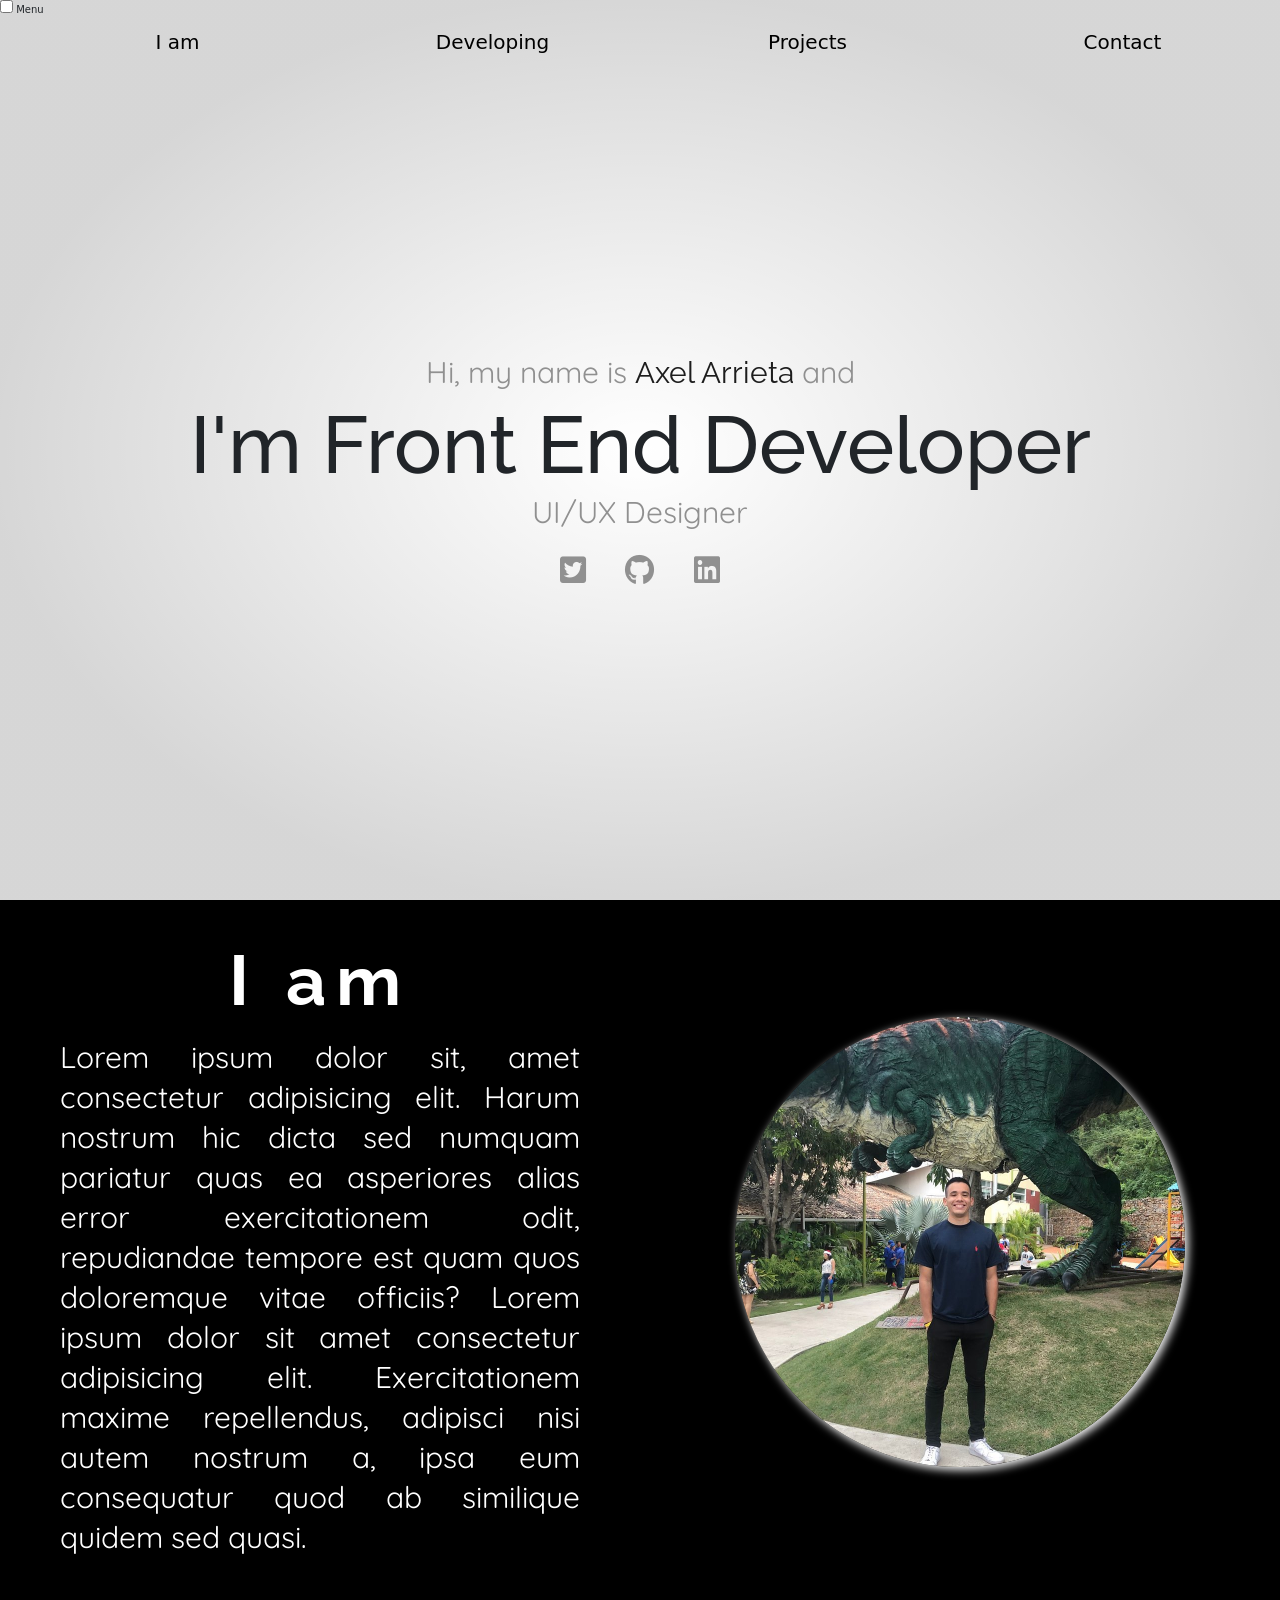
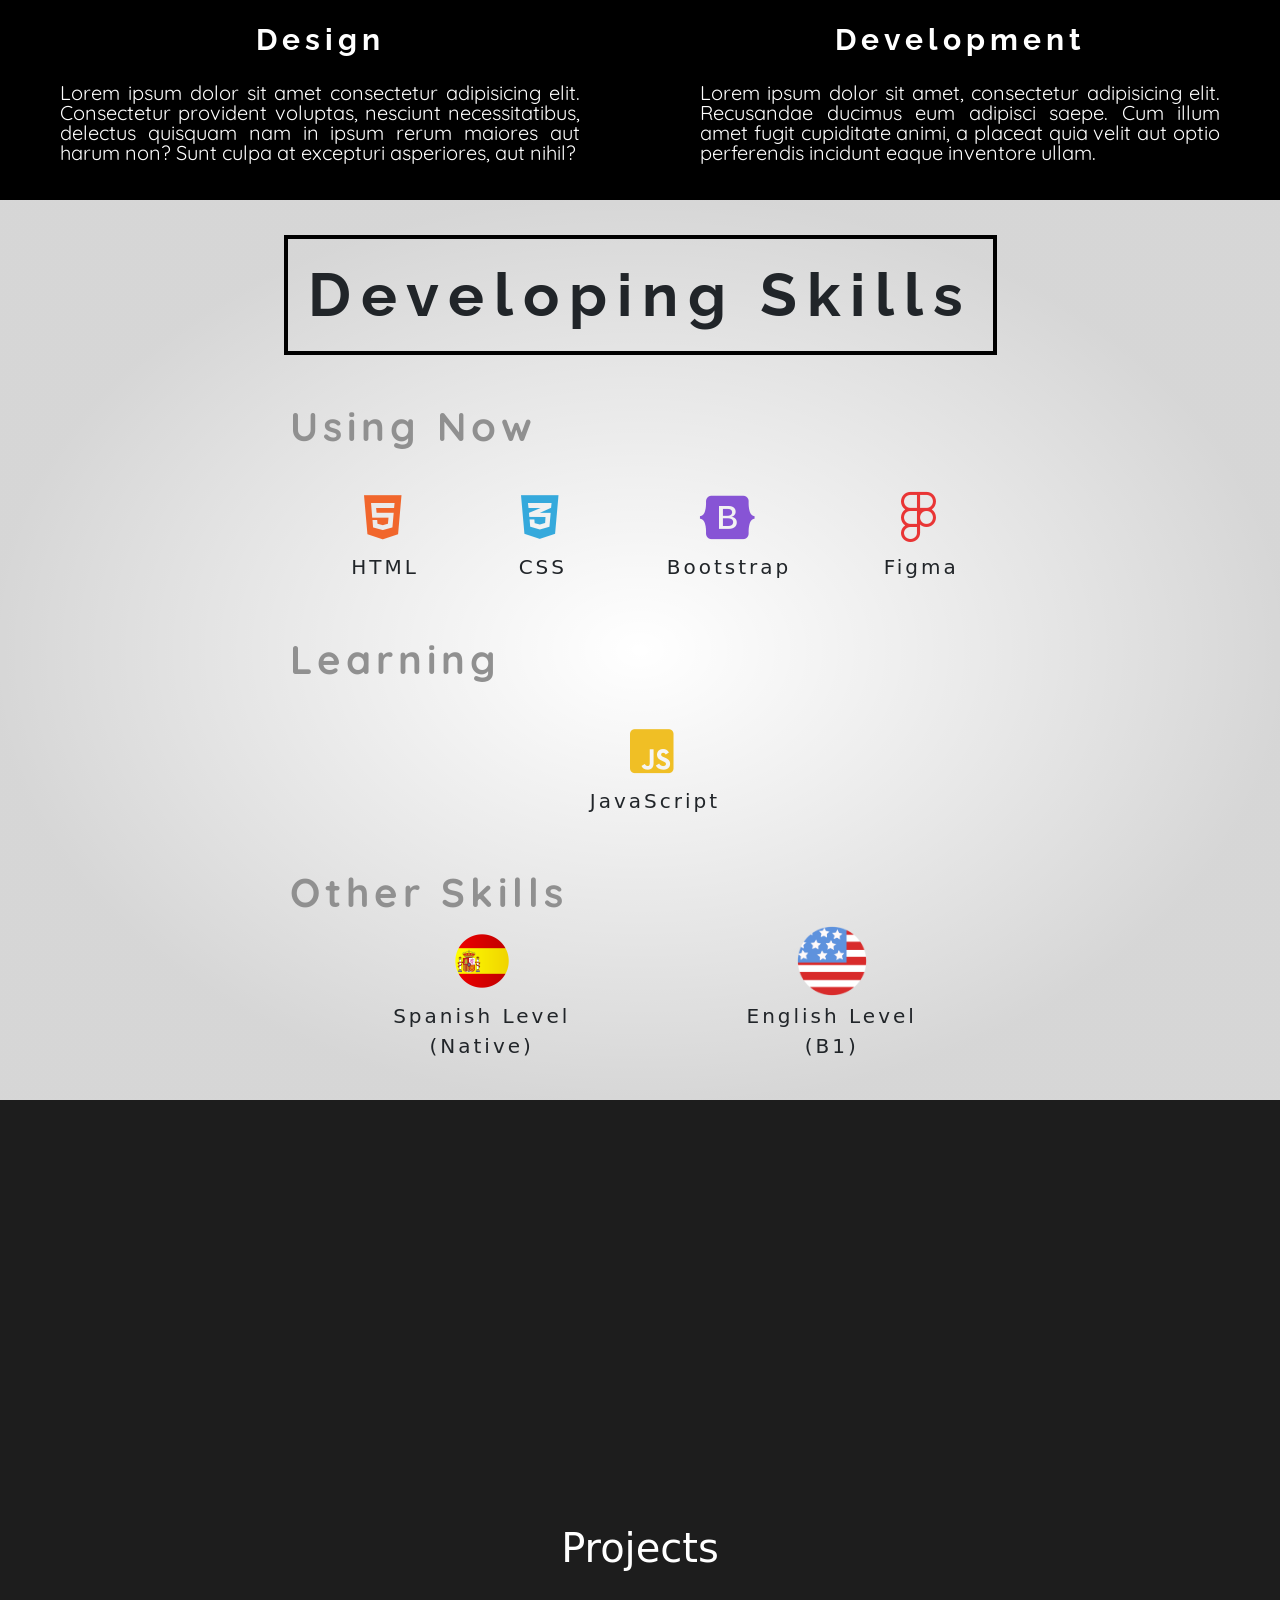
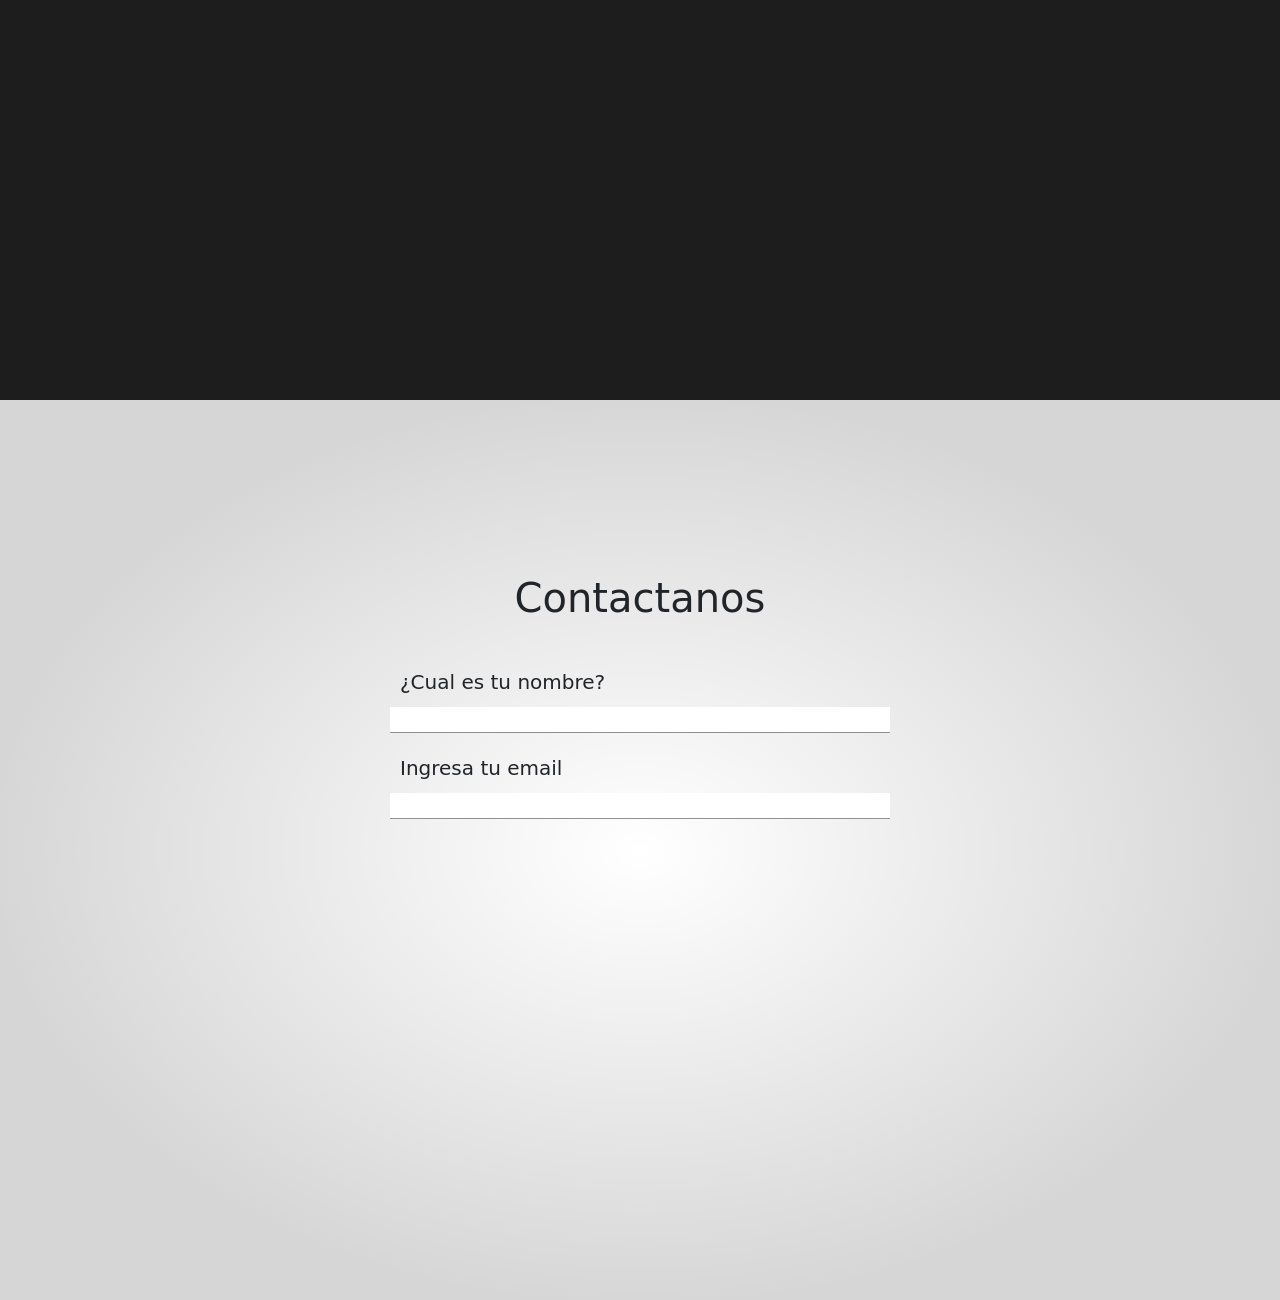
==== index.html @ 5d4965aa "se agrega el proyecto" ====
<!DOCTYPE html>
<html lang="en">
<head>
    <meta charset="UTF-8">
    <meta http-equiv="X-UA-Compatible" content="IE=edge">
    <meta name="viewport" content="width=device-width, initial-scale=1.0">
    <link rel="stylesheet" href="/style.css">
    <link rel="preconnect" href="https://fonts.googleapis.com">
    <link rel="preconnect" href="https://fonts.gstatic.com" crossorigin>
    <link href="https://fonts.googleapis.com/css2?family=Raleway&display=swap" rel="stylesheet">
    <link rel="preconnect" href="https://fonts.googleapis.com">
    <link rel="preconnect" href="https://fonts.gstatic.com" crossorigin>
    <link href="https://fonts.googleapis.com/css2?family=Quicksand&family=Raleway&display=swap" rel="stylesheet">
    <link rel="stylesheet" href="https://cdnjs.cloudflare.com/ajax/libs/font-awesome/5.15.3/css/all.min.css" referrerpolicy="no-referrer" />
    <link rel="stylesheet" href="https://cdnjs.cloudflare.com/ajax/libs/font-awesome/6.0.0/css/all.min.css" integrity="sha512-9usAa10IRO0HhonpyAIVpjrylPvoDwiPUiKdWk5t3PyolY1cOd4DSE0Ga+ri4AuTroPR5aQvXU9xC6qOPnzFeg==" crossorigin="anonymous" referrerpolicy="no-referrer" />
    <link href="https://cdn.jsdelivr.net/npm/bootstrap@5.1.3/dist/css/bootstrap.min.css" rel="stylesheet" integrity="sha384-1BmE4kWBq78iYhFldvKuhfTAU6auU8tT94WrHftjDbrCEXSU1oBoqyl2QvZ6jIW3" crossorigin="anonymous">
    <title>DPortfolio</title>
</head>
<body>
        <section class="primeracapa">
            <header>
                <input type="checkbox" id="checkbox">
                <label for="checkbox">
                    Menu
                </label>
                <nav class="nav-bar">
                    <ul class="nav-bar__options">
                        <li>
                            <a href="#segundacapa">I am</a>
                        </li>
                        <li>
                            <a href="#terceracapa">Developing</a>
                        </li>
                        <li>
                            <a href="#cuartacapa">Projects</a>
                        </li>
                        <li>
                            <a href="#quintacapa">Contact</a>
                        </li>
                    </ul>
                </nav>
            </header>
            
            
            <div class="center">
                <div class="title__container">
                    <p class="pretitle">
                        Hi, my name is <span>Axel Arrieta</span> and
                    </p>
                    <h1 class="title">
                        I'm Front End Developer
                    </h1>
                    <p class="secondtitle">
                        UI/UX Designer
                    </p>
                    <div class="portales">
                        <i class="fa-brands fa-twitter-square twitter-icon"></i>
                        <i class="fa-brands fa-github github-icon"></i>
                        <i class="fa-brands fa-linkedin linkedin-icon"></i>
                    </div>
            </div>
        </section>
    <main>
        <section class="segundacapa" id="segundacapa">
            <article class="presentation">
                <h2 class="segundacapa__title">
                    I am
                </h2>
                <p class="segundacapa__text">
                    Lorem ipsum dolor sit, amet consectetur adipisicing elit. Harum nostrum hic dicta sed numquam pariatur quas ea asperiores alias error exercitationem odit, repudiandae tempore est quam quos doloremque vitae officiis? Lorem ipsum dolor sit amet consectetur adipisicing elit. Exercitationem maxime repellendus, adipisci nisi autem nostrum a, ipsa eum consequatur quod ab similique quidem sed quasi.
                </p>
            </article>
            <figure class="presentation__photo">
                <img src="/imagenes/269608793_159998436357637_806743371157081412_n.jpg" class="fotoperfil" alt="perfil">
            </figure>
            <article class="personality">
                <div class="design">
                    <!-- <i class="fa-solid fa-compass-drafting"></i> -->
                    <h3>
                        Design
                    </h3>
                    <p>
                        Lorem ipsum dolor sit amet consectetur adipisicing elit. Consectetur provident voluptas, nesciunt necessitatibus, delectus quisquam nam in ipsum rerum maiores aut harum non? Sunt culpa at excepturi asperiores, aut nihil?
                    </p>
                </div>
                <div class="development">
                    <!-- <i class="fa-solid fa-code"></i> -->
                    <h3>
                        Development
                    </h3>
                    <p>
                        Lorem ipsum dolor sit amet, consectetur adipisicing elit. Recusandae ducimus eum adipisci saepe. Cum illum amet fugit cupiditate animi, a placeat quia velit aut optio perferendis incidunt eaque inventore ullam.
                    </p>
                </div>
            </article>
        </section>
        <section class="terceracapa" id="terceracapa">
                <div class="developingtext__container">
                    <h2 class="developing__title">
                        Developing Skills
                    </h2>
                </div>
                <div class="skills">
                    <div class="container__using--now">
                        <h3 class="skills__using--now">
                        Using Now
                        </h3>
                        
                        <div class="htmlcontainer usingnow__logocontainer">
                            <i class="fa-brands fa-html5"></i>
                            <p>HTML</p>
                        </div>
                        <div class="csscontainer usingnow__logocontainer">
                            <i class="fa-brands fa-css3-alt"></i>
                            <p>CSS</p>
                        </div>
                        <div class="bootstrapcontainer usingnow__logocontainer">
                            <i class="fa-brands fa-bootstrap"></i>
                            <P>Bootstrap</P>
                        </div>
                        <div class="figmacontainer usingnow__logocontainer">
                            <i class="fa-brands fa-figma"></i>
                            <p>Figma</p>
                        </div>
                    </div>
                    
                   <div class="container__learning">
                        <h3 class="skills__learning">
                        Learning
                        </h3>
                        <div class="learning__logocontainer">
                            <i class="fa-brands fa-js-square"></i>
                            <p>JavaScript</p>
                        </div>
                   </div>
                    <div class="container__others">
                        <h3 class="skills__others">
                        Other Skills
                        </h3>
                        <div class="spanishcontainer other__logocontainer">
                            <img src="/imagenes/españacirculo.png" alt="">
                            <p>Spanish Level <br> (Native)</p>
                        </div>
                        <div class="englishcontainer other__logocontainer">
                            <img src="/imagenes/usacirculo.png" alt="">
                            <p>English Level <br> (B1)</p>
                        </div>
                    </div>
                </div>
        </section>
        <section class="cuartacapa">
            <h2 class="projects__title">
                Projects
            </h2>
        </section>
        <section class="quintacapa">
            <div class="formtitle">
                <h2>
                    Contactanos
                </h2>
            </div>
                <form action="">
                    <label for="text">
                        ¿Cual es tu nombre?
                    </label>
                    <input type="text" name="text" id="inputtext">
                    <label for="email">
                        Ingresa tu email
                    </label>
                    <input type="email" name="email" id="inputemail">
                </form>
        </section>
    </main>
    <footer>

    </footer>
</body>
</html>
---- style.css ----
:root {
    --gris: #909090;
    --negro: black;
    --negroclaro: #1d1d1d;
  }
  html{
      scroll-behavior: smooth;
  }
*{
    box-sizing: border-box;
    padding: 0;
    margin: 0;
    font-size: 10px;
    text-align: justify;
}
.primeracapa{
    width: 100%;
    height: 100vh;
    position: relative;
    background: radial-gradient(50.7% 50.7% at 50% 50%, rgba(255, 255, 255, 0) 0%, rgba(1, 1, 1, 0.16) 100%), #FFFFFF;
    mix-blend-mode: normal;
}
.nav-bar{
    width: 100%;
    height: 50px;
    display: flex;
    flex-direction: row;
    justify-content: space-between;
    position: fixed;
    z-index: 10;
}
.nav-bar__options{
    width: 100%;
    height: 100%;
    display: flex;
    flex-direction: row;
    list-style: none;
    justify-content: space-around;
}
.nav-bar__options li{
    width: 25%;
}
.nav-bar__options li a{
    height: 100%;
    width: 100%;
    display: inline-block;
    font-size: 2rem;
    padding: 0.5rem 3rem;
    color: var(--negro);
    background-image: linear-gradient(to right, transparent 50%, black 50%);
    background-size: 200%;
    background-repeat: no-repeat;
    background-position: left;
    transition: 0.5s;
    text-decoration: none;
    display: flex;
    justify-content: center;
    align-items: center;
}
.nav-bar__options li a:hover{
    background-position: right;
    color: white;
}
.center{
    display: flex;
    flex-direction: row;
    position: absolute;
    width: 100%;
    height: 100vh;
}
.title__container{
    width: 100%;
    height: 100vh;
    display: flex;
    flex-direction: column;
    justify-content: center;
    align-items: center;
}
.pretitle{
    color: #909090;
}
.pretitle span{
    font-family: 'Raleway', sans-serif;
    font-size: 3rem;
    color: #1d1d1d;
}
.title{
    font-size: 8rem;
    text-align: center;
    line-height: 8rem;
    font-family: 'Raleway', sans-serif;
}
.secondtitle{
    font-family: 'Quicksand', sans-serif;
    color: #909090;
}
.title__container p{
    font-size: 3rem;
    font-family: 'Quicksand', sans-serif;
}
.portales{
    width: 20rem;
    max-width: 100%;
    height: auto;
    display: flex;
    justify-content: space-around;
    margin-top: 10px;
}
.portales i {
    font-size: 3rem;
    color: var(--gris);
    transition: all 0.5s ease;
}
.twitter-icon:hover{
    color: #00acee;
}
.github-icon:hover{
    color: #171515;
}
.linkedin-icon:hover{
    color: #0072b1;
}
.segundacapa{
    width: 100%;
    max-height: 150vh;
    height: 100vh;
    background-color: var(--negro);
    display: flex;
    flex-direction: row;
    flex-wrap: wrap;
    justify-content: center;
    align-items: center;
}
.presentation{
    width: 50%;
    height: auto;
    display: flex;
    flex-direction: column;
    justify-content: center;
    align-items: center;
    max-width: 700px;
    min-width: 300px;
}
.segundacapa h2{
    color: white;
    width: 100%;
    font-size: 7rem;
    text-align: center;
    padding: 10px;
    font-family: 'Raleway', sans-serif;
    font-weight: bold;
    letter-spacing: 10px;
}
.segundacapa p{
    padding: 0px 60px;
    color: white;
    font-size: 3rem;
    text-align: justify;
    font-family: 'Quicksand', sans-serif;
    line-height: 4rem;
}
.presentation__photo{
    width: 50%;
    height: 70%;
    display: flex;
    justify-content: center;
    align-items: center;
}
.fotoperfil{
    width: 450px;
    border-radius: 50%;
    overflow: hidden;
    box-shadow: 3px 3px 10px white;
    transition: all 500ms ease;
}
.fotoperfil:hover{
    transform: scale(1.2);
}
.personality{
    width: 100%;
    height: 30%;
    display: flex;
    flex-direction: row;
    flex-wrap: wrap;
    height: auto;
}
.personality div{
    width: 50%;
    height: 100%;
    display: flex;
    flex-direction: column;
}
.personality h3{
    color: white;
    font-size: 3rem;
    width: 100%;
    text-align: center;
    font-family: 'Raleway', sans-serif;
    font-weight: bold;
    letter-spacing: 5px;
    padding-bottom: 20px;
}
.personality p{
    font-size: 2rem;
    font-family: 'Quicksand', sans-serif;
    line-height: 2rem;
}
.terceracapa{
    width: 100%;
    height: 100vh;
    display: flex;
    justify-content: center;
    align-items: center;
    flex-direction: column;
    background: radial-gradient(50.7% 50.7% at 50% 50%, rgba(255, 255, 255, 0) 0%, rgba(1, 1, 1, 0.16) 100%), #FFFFFF;
    mix-blend-mode: normal;
}
.developingtext__container h2{
    font-size: 6rem;
    padding: 2rem;
    border: 4px solid black;
    font-family: 'Raleway', sans-serif;
    margin-top: 2rem;
    margin-bottom: 3rem;
    font-weight: bold;
    letter-spacing: 10px;
}
.skills{
    width: 700px;
    max-width: 100%;
    height: 700px;
    display: flex;
    flex-direction: column;
    justify-content: space-around;
    letter-spacing: 5px;
}
.container__using--now , .container__learning , .container__others{
    width: 100%;
    height: 200px;
    display: flex;
    flex-direction: row;
    flex-wrap: wrap;
    justify-content: space-around;
}
.skills h3{
    font-size: 4rem;
    color: var(--negro);
    font-weight: bold;
    font-family: 'Quicksand', sans-serif;
    color: #909090;
    width: 100%;
}
.skills div i{
    font-size: 5rem;
    padding: 10px;
    transition: 0.5s;
}

i:hover , .skills div div img:hover{
    transform: scale(1.1);
}
.skills div div{
    display: flex;
    justify-content: center;
    align-items: center;
    flex-direction: column;
    margin-left: 30px;
    flex-wrap: wrap;
}
.skills div div img{
    width: 80px;
    transition: 0.5s;
}
.skills div div p {
    letter-spacing: 3px;
    font-size: 2rem;
    text-align: center;
}
.englishcontainer{
    margin-left: 30px;
}
.fa-html5{
    color: #f1662c;
}
.fa-css3-alt{
    color: #35a9dc;
}
.fa-bootstrap{
    color: #8754d5;
}
.fa-js-square{
    color: #f0bf25;
}
.fa-figma{
    color: rgb(233, 53, 53);
}
.cuartacapa{
    width: 100%;
    height: 100vh;
    background-color: #1d1d1d;
    display: flex;
    justify-content: center;
    align-items: center;
}
.cuartacapa h2{
    color: white;
    font-size: 4rem;
}
.quintacapa{
    width: 100%;
    height: 100vh;
    background: radial-gradient(50.7% 50.7% at 50% 50%, rgba(255, 255, 255, 0) 0%, rgba(1, 1, 1, 0.16) 100%), #FFFFFF;
    display: flex;
    flex-direction: column;
    justify-content: center;
    align-items: center;
}
.quintacapa h2{
    font-size: 4rem;
    padding: 2rem;
}
form{
    display: flex;
    flex-direction: column;
    height: 500px;
    max-width: 100%;
    width: 500px;
}
form label{
    font-size: 2rem;
    padding: 20px 0px 10px 10px;
}
form input{
    padding: 5px;
    border: none;
    border-bottom: 1px solid #909090;
}
@media only screen and (max-width: 600px){
    *{
        font-size: 5px;
    }
    .nav-bar{
        width: 100%;
        display: none;
    }
    .nav-bar ul{
        width: 100%;
    }
    .nav-bar ul li a{
        padding: 0px;
    }
 
    .portales i {
        font-size: 5rem;
    }
    .segundacapa , .terceracapa , .cuartacapa , .quintacapa{
        padding: 20px;
    }
    .presentation{
        width: auto;
    }
    .presentation p{
        padding: 20px;
    }
    .presentation__photo{
        width: 100%;
        height: 350px;
        justify-content: center;
        align-items: center;
    }
    .fotoperfil{
        max-width: 300px;
        height: 300px;
    }
    .fotoperfil:hover{
        transform: scale(1.1);
    }
    .personality{
        display: flex;
        flex-wrap: wrap;
    }
    .personality div{
        height: auto;
    }
    .personality h3{
        padding: 10px;
    }
    .development p , .design p{
        padding: 0px 10px;
        line-height: 3rem;
    }
    .terceracapa{
        flex-direction: column;
    }
    .skills h3{
        width: 100%;
        padding-left: 2rem;
    }
    .skills div div{
        display: flex;
        justify-content: center;
        align-items: center;
        flex-direction: row;
        margin-left: 0px;
    }
    .developingtext__container h2{
        letter-spacing: 2px;
    }
    .skills div div i {
        font-size: 6rem;
    }
    .skills div div img{
        width: 40px;
    }
    .skills div div p{
        font-size: 3rem;
    }
    .container__others div{
        padding: 40px ;
    }
}






@media only screen and (max-width: 380px){

    .fotoperfil{
        width: 200px;
        height: 200px;
    }
    .presentation p{
        padding: 0px 20px;
    }
    .presentation__photo{
        height: 200px;
    }
    .development p , .design p{
        padding: 0px 10px;
    }
   
    .skills{
        display: flex;
        justify-content: center;
        align-items: center;
    }
    .container__using--now , .container__learning , .container__others{
        justify-content: space-around;
    }
    .container__learning , .container__others{
        height: 150px;
    }
    .skills div div{
        height: 50px;
    }
    .container__others div{
        padding: 20px ;
    }
}
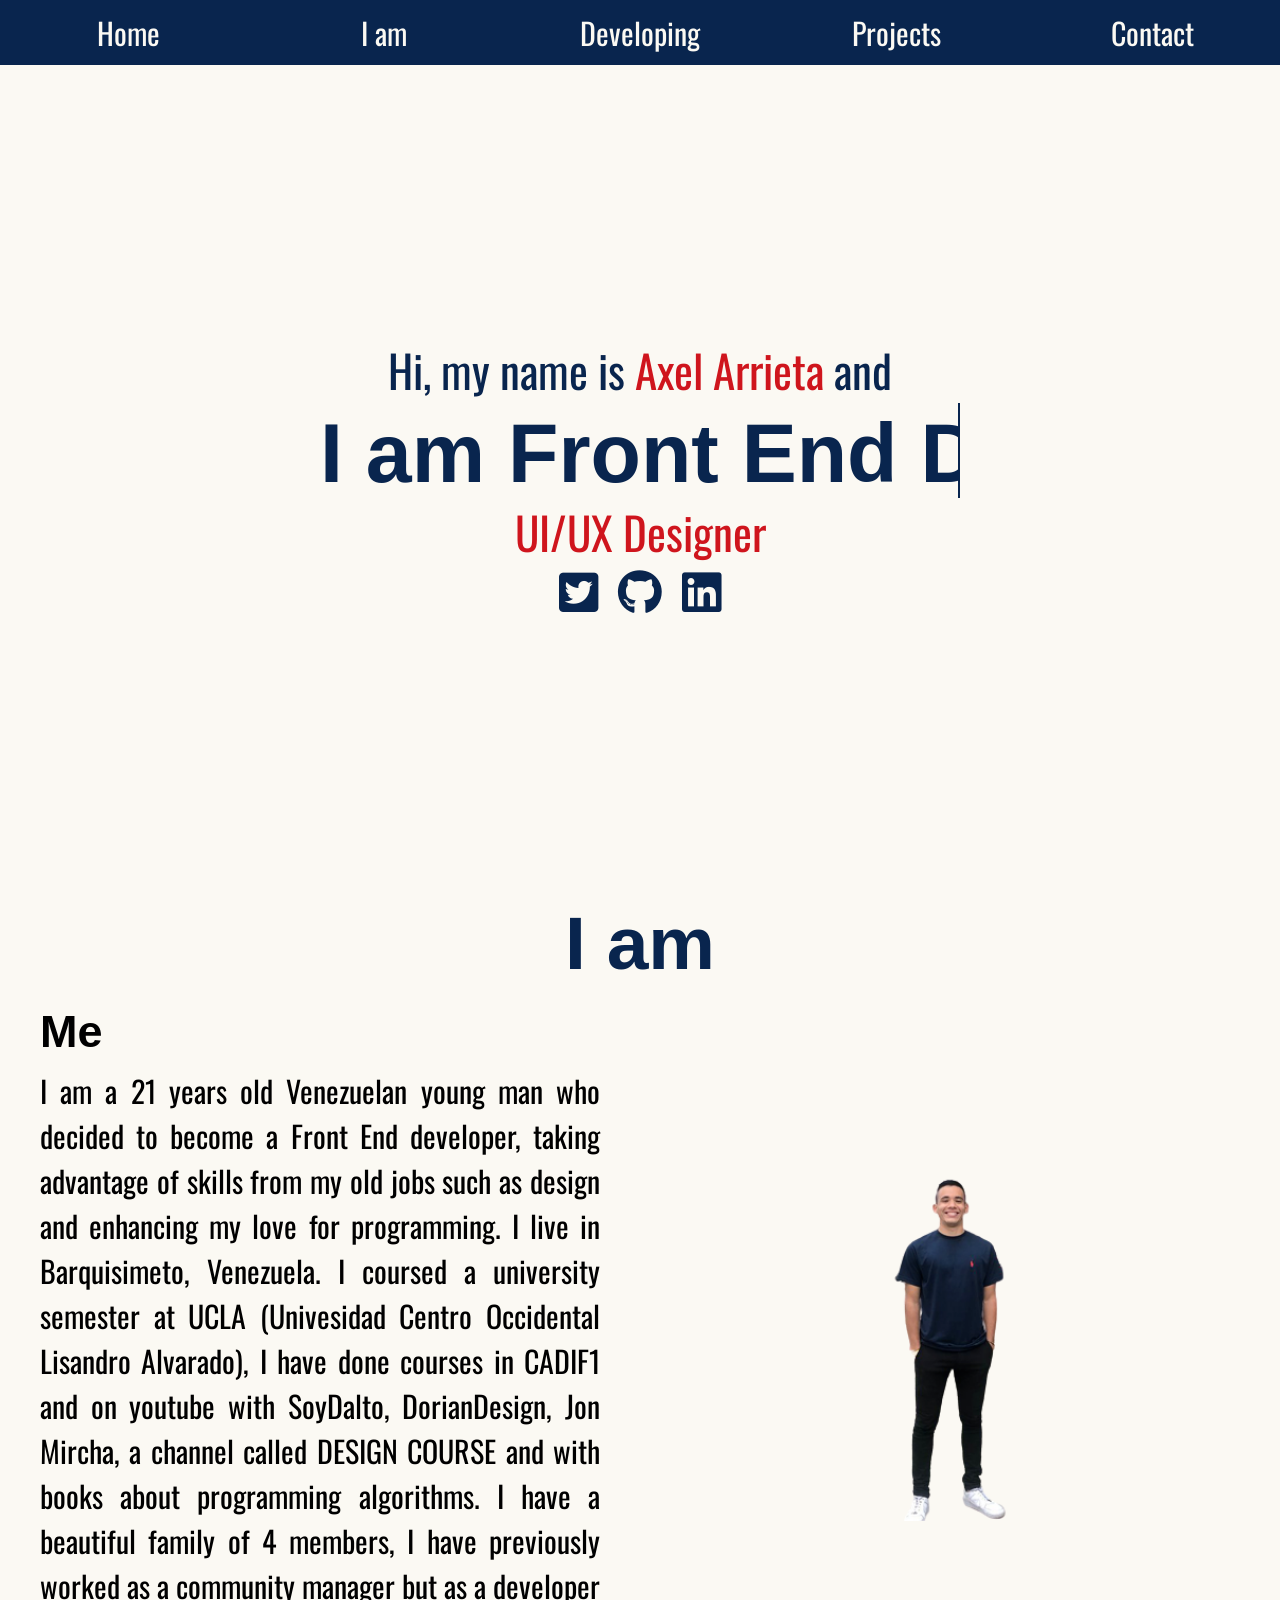
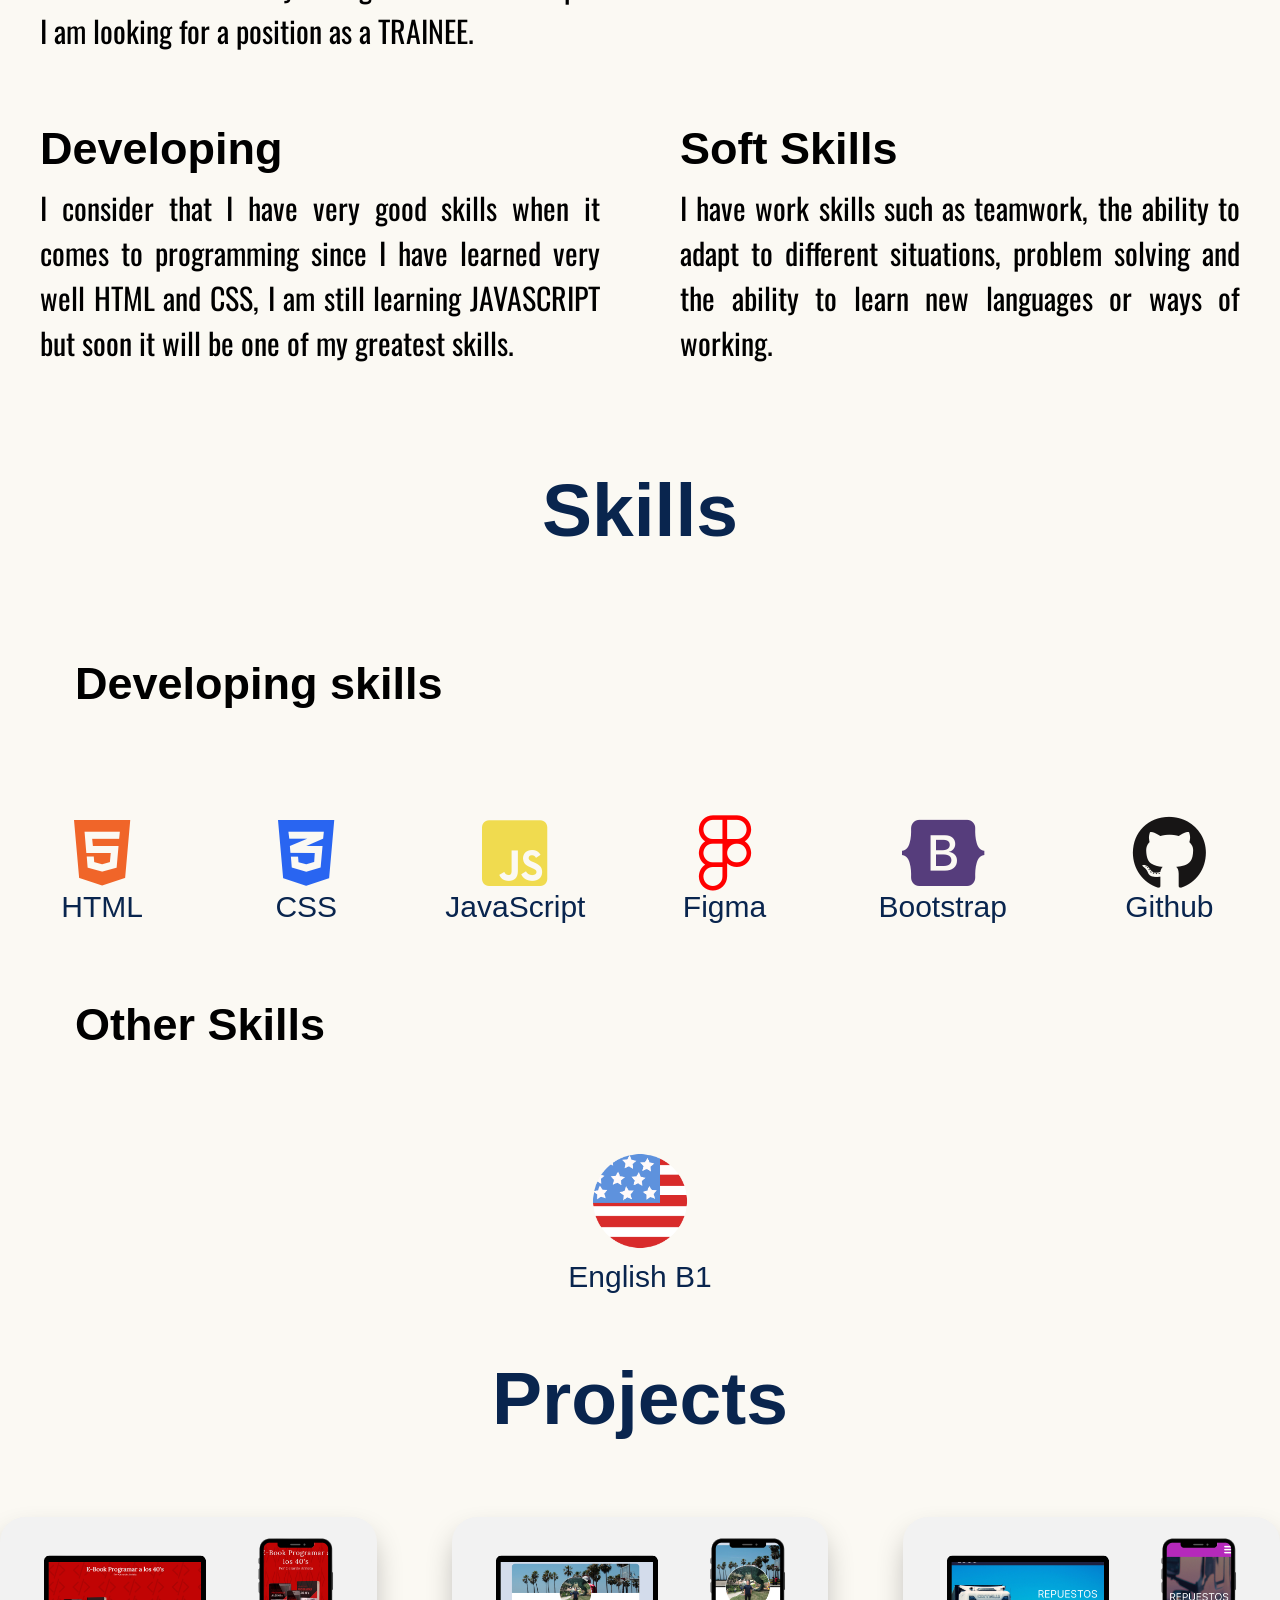
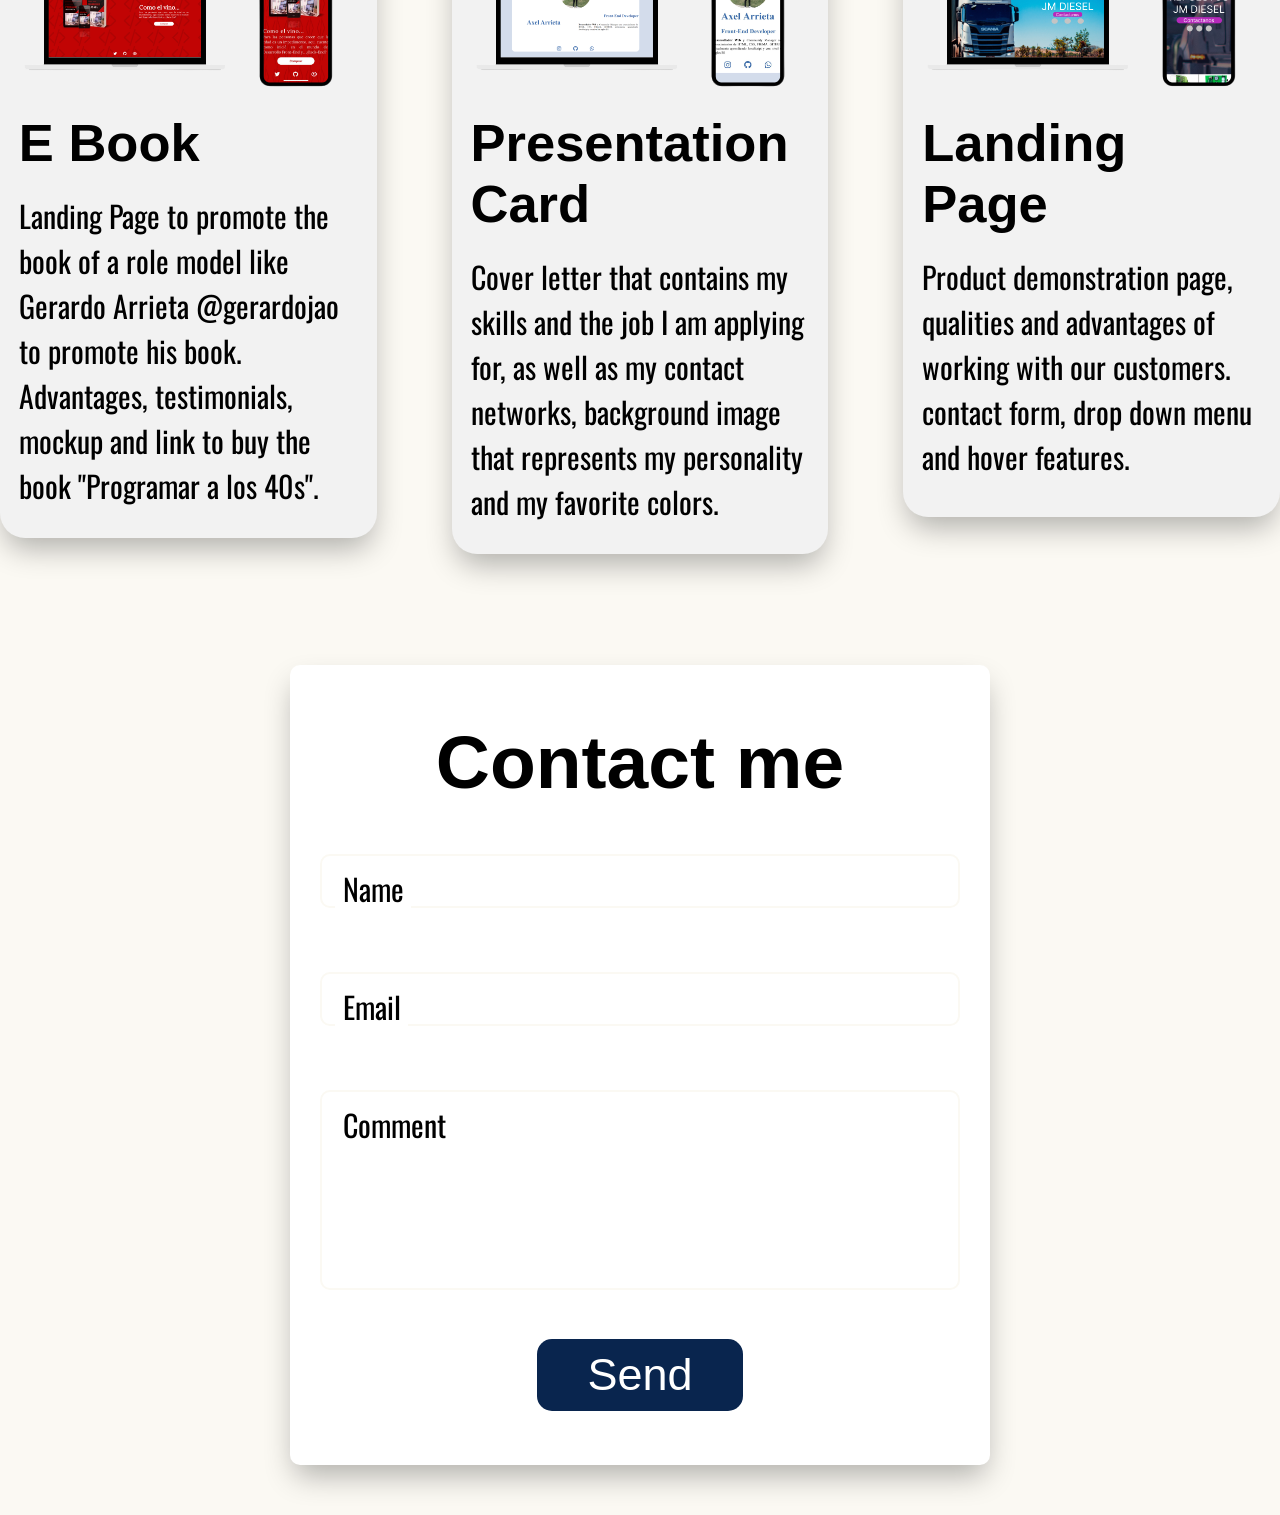
==== commit aaa3bd9f: "first comment" ====
--- a/index.html
+++ b/index.html
@@ -4,175 +4,260 @@
     <meta charset="UTF-8">
     <meta http-equiv="X-UA-Compatible" content="IE=edge">
     <meta name="viewport" content="width=device-width, initial-scale=1.0">
-    <link rel="stylesheet" href="/style.css">
+    <link rel="stylesheet" href="style.css">
     <link rel="preconnect" href="https://fonts.googleapis.com">
     <link rel="preconnect" href="https://fonts.gstatic.com" crossorigin>
-    <link href="https://fonts.googleapis.com/css2?family=Raleway&display=swap" rel="stylesheet">
+    <link href="https://fonts.googleapis.com/css2?family=Oswald:wght@200&display=swap" rel="stylesheet">
+    <link rel="stylesheet" href="https://cdnjs.cloudflare.com/ajax/libs/font-awesome/6.0.0/css/all.min.css" integrity="sha512-9usAa10IRO0HhonpyAIVpjrylPvoDwiPUiKdWk5t3PyolY1cOd4DSE0Ga+ri4AuTroPR5aQvXU9xC6qOPnzFeg==" crossorigin="anonymous" referrerpolicy="no-referrer" />
     <link rel="preconnect" href="https://fonts.googleapis.com">
     <link rel="preconnect" href="https://fonts.gstatic.com" crossorigin>
-    <link href="https://fonts.googleapis.com/css2?family=Quicksand&family=Raleway&display=swap" rel="stylesheet">
-    <link rel="stylesheet" href="https://cdnjs.cloudflare.com/ajax/libs/font-awesome/5.15.3/css/all.min.css" referrerpolicy="no-referrer" />
-    <link rel="stylesheet" href="https://cdnjs.cloudflare.com/ajax/libs/font-awesome/6.0.0/css/all.min.css" integrity="sha512-9usAa10IRO0HhonpyAIVpjrylPvoDwiPUiKdWk5t3PyolY1cOd4DSE0Ga+ri4AuTroPR5aQvXU9xC6qOPnzFeg==" crossorigin="anonymous" referrerpolicy="no-referrer" />
-    <link href="https://cdn.jsdelivr.net/npm/bootstrap@5.1.3/dist/css/bootstrap.min.css" rel="stylesheet" integrity="sha384-1BmE4kWBq78iYhFldvKuhfTAU6auU8tT94WrHftjDbrCEXSU1oBoqyl2QvZ6jIW3" crossorigin="anonymous">
-    <title>DPortfolio</title>
+    <link href="https://fonts.googleapis.com/css2?family=Roboto&display=swap" rel="stylesheet">
+    <link href="http://fonts.cdnfonts.com/css/reklame-script" rel="stylesheet">
+    <title>Portfolio</title>
 </head>
 <body>
-        <section class="primeracapa">
-            <header>
-                <input type="checkbox" id="checkbox">
-                <label for="checkbox">
-                    Menu
-                </label>
-                <nav class="nav-bar">
-                    <ul class="nav-bar__options">
-                        <li>
-                            <a href="#segundacapa">I am</a>
-                        </li>
-                        <li>
-                            <a href="#terceracapa">Developing</a>
-                        </li>
-                        <li>
-                            <a href="#cuartacapa">Projects</a>
-                        </li>
-                        <li>
-                            <a href="#quintacapa">Contact</a>
-                        </li>
-                    </ul>
-                </nav>
-            </header>
+
+<div class="principalcontainer">
+    
+    <nav class="nav-bar">
+
+        <input type="checkbox" id="checkbox" class="checkbox">
+        <label for="checkbox" id="labelcheckbox" class="labelcheckbox">
+            <i class="fa-solid fa-bars"></i>
+        </label>
+        
+        <ul class="menu">
+            <li>
+                <a href="#home">Home</a>
+            </li>
+            <li>
+                <a href="#iam">I am</a>
+            </li>
+            <li>
+                <a href="#skills">Developing</a>
+            </li>
+            <li>
+                <a href="#projects">Projects</a>
+            </li>
+            <li>
+                <a href="#contact">Contact</a>
+            </li>
+        </ul>
+    </nav>
+<main>
+    <section class="primeracapa capa" id="home">
+        <article class="primeracapa__titlecontainer">
+            <p class="pretitle">
+                Hi, my name is <span>Axel Arrieta</span> and
+            </p>
+            <h1 class="title">
+                I am Front End Developer
+            </h1>
+            <p class="secondtitle">
+                UI/UX Designer
+            </p>
+            <div class="portales">
+                <a href="https://twitter.com/axelfas08" target="_blank"><i class="fa-brands fa-twitter-square twitter-icon"></i></a>
+                <a href="https://github.com/axelfas" target="_blank"><i class="fa-brands fa-github github-icon"></i></a>
+                <a href="https://www.linkedin.com/in/axel-arrieta-553b31187/" target="_blank"><i class="fa-brands fa-linkedin linkedin-icon"></i></a>
+            </div>
+        </article>
+    </section>
+  
+    <section class="segundacapa capa" id="iam">
+        <h2 class="segundacapa__title">
+            I am
+        </h2>
+        <div class="limite limite2">
+            <div class="primerdiv">
+                <article class="container__item">
+                    <div class="container__content">
+        
+                        <div class="container__text">
+                            <h2 class="container__title">
+                                Me
+                            </h2>
+                            <p class="container__paragraph">
+                                I am a 21 years old Venezuelan young man who decided to become a Front End developer, taking advantage of skills from my old jobs such as design and enhancing my love for programming. I live in Barquisimeto, Venezuela. I coursed a university semester at UCLA (Univesidad Centro Occidental Lisandro Alvarado), I have done courses in CADIF1 and on youtube with SoyDalto, DorianDesign, Jon Mircha, a channel called DESIGN COURSE and with books about programming algorithms. I have a beautiful family of 4 members, I have previously worked as a community manager but as a developer I am looking for a position as a TRAINEE.
+                            </p>
+                        </div>
+                    </div>
+                </article>
+    
+                <article class="container__item">
+                    <div class="container__content">
+                        <figure class="container__picture">
+                            <img src="cuerpo-completo-png.png" alt="" class="container__img">
+                        </figure>
+                    </div>
+                </article>
             
+                
+            </div>
+    
+            <div class="segundodiv">
+                <article class="container__item">
+                    <div class="container__content">
+                        <div class="container__text">
+                            <h2 class="container__title">
+                                Developing
+                            </h2>
+                            <p class="container__paragraph">
+                                I consider that I have very good skills when it comes to programming since I have learned very well HTML and CSS, I am still learning JAVASCRIPT but soon it will be one of my greatest skills.
+                            </p>
+                        </div>
+                    </div>
+                </article>
+                <article class="container__item">
+                    <div class="container__content">
+                        <div class="container__text">
+                            <h2 class="container__title">
+                                Soft Skills
+                            </h2>
+                            <p class="container__paragraph">
+                                I have work skills such as teamwork, the ability to adapt to different situations, problem solving and the ability to learn new languages or ways of working.
+                            </p>
+                        </div>
+                    </div>
+                </article>
+            </div>
+        </div>
+    </section>
+
+
+    <section class="terceracapa capa" id="skills">
+       
+        <div class="limite limite3">
+            <h2 class="terceracapa__title">
+                Skills
+            </h2>
             
-            <div class="center">
-                <div class="title__container">
-                    <p class="pretitle">
-                        Hi, my name is <span>Axel Arrieta</span> and
-                    </p>
-                    <h1 class="title">
-                        I'm Front End Developer
-                    </h1>
-                    <p class="secondtitle">
-                        UI/UX Designer
-                    </p>
-                    <div class="portales">
-                        <i class="fa-brands fa-twitter-square twitter-icon"></i>
-                        <i class="fa-brands fa-github github-icon"></i>
-                        <i class="fa-brands fa-linkedin linkedin-icon"></i>
-                    </div>
-            </div>
-        </section>
-    <main>
-        <section class="segundacapa" id="segundacapa">
-            <article class="presentation">
-                <h2 class="segundacapa__title">
-                    I am
-                </h2>
-                <p class="segundacapa__text">
-                    Lorem ipsum dolor sit, amet consectetur adipisicing elit. Harum nostrum hic dicta sed numquam pariatur quas ea asperiores alias error exercitationem odit, repudiandae tempore est quam quos doloremque vitae officiis? Lorem ipsum dolor sit amet consectetur adipisicing elit. Exercitationem maxime repellendus, adipisci nisi autem nostrum a, ipsa eum consequatur quod ab similique quidem sed quasi.
-                </p>
-            </article>
-            <figure class="presentation__photo">
-                <img src="/imagenes/269608793_159998436357637_806743371157081412_n.jpg" class="fotoperfil" alt="perfil">
-            </figure>
-            <article class="personality">
-                <div class="design">
-                    <!-- <i class="fa-solid fa-compass-drafting"></i> -->
-                    <h3>
-                        Design
-                    </h3>
-                    <p>
-                        Lorem ipsum dolor sit amet consectetur adipisicing elit. Consectetur provident voluptas, nesciunt necessitatibus, delectus quisquam nam in ipsum rerum maiores aut harum non? Sunt culpa at excepturi asperiores, aut nihil?
-                    </p>
-                </div>
-                <div class="development">
-                    <!-- <i class="fa-solid fa-code"></i> -->
-                    <h3>
-                        Development
-                    </h3>
-                    <p>
-                        Lorem ipsum dolor sit amet, consectetur adipisicing elit. Recusandae ducimus eum adipisci saepe. Cum illum amet fugit cupiditate animi, a placeat quia velit aut optio perferendis incidunt eaque inventore ullam.
-                    </p>
-                </div>
-            </article>
-        </section>
-        <section class="terceracapa" id="terceracapa">
-                <div class="developingtext__container">
-                    <h2 class="developing__title">
-                        Developing Skills
-                    </h2>
-                </div>
-                <div class="skills">
-                    <div class="container__using--now">
-                        <h3 class="skills__using--now">
-                        Using Now
-                        </h3>
-                        
-                        <div class="htmlcontainer usingnow__logocontainer">
-                            <i class="fa-brands fa-html5"></i>
-                            <p>HTML</p>
-                        </div>
-                        <div class="csscontainer usingnow__logocontainer">
-                            <i class="fa-brands fa-css3-alt"></i>
-                            <p>CSS</p>
-                        </div>
-                        <div class="bootstrapcontainer usingnow__logocontainer">
-                            <i class="fa-brands fa-bootstrap"></i>
-                            <P>Bootstrap</P>
-                        </div>
-                        <div class="figmacontainer usingnow__logocontainer">
-                            <i class="fa-brands fa-figma"></i>
-                            <p>Figma</p>
-                        </div>
-                    </div>
-                    
-                   <div class="container__learning">
-                        <h3 class="skills__learning">
-                        Learning
-                        </h3>
-                        <div class="learning__logocontainer">
-                            <i class="fa-brands fa-js-square"></i>
-                            <p>JavaScript</p>
-                        </div>
-                   </div>
-                    <div class="container__others">
-                        <h3 class="skills__others">
-                        Other Skills
-                        </h3>
-                        <div class="spanishcontainer other__logocontainer">
-                            <img src="/imagenes/españacirculo.png" alt="">
-                            <p>Spanish Level <br> (Native)</p>
-                        </div>
-                        <div class="englishcontainer other__logocontainer">
-                            <img src="/imagenes/usacirculo.png" alt="">
-                            <p>English Level <br> (B1)</p>
-                        </div>
-                    </div>
-                </div>
-        </section>
-        <section class="cuartacapa">
-            <h2 class="projects__title">
+            <article class="dev">
+                <h3>Developing skills</h3>
+                <div class="iconprincipalcontainer">
+                    <div class="icon-container">
+                        <i class="fa-brands fa-html5"></i>
+                        <p>HTML</p>
+                    </div>
+                    <div class="icon-container">
+                        <i class="fa-brands fa-css3-alt"></i>
+                        <p>CSS</p>
+                    </div>
+                    <div class="icon-container">
+                        <i class="fa-brands fa-js-square #F0DB4F"></i>
+                        <p>JavaScript</p>
+                    </div>
+                    <div class="icon-container">
+                        <i class="fa-brands fa-figma"></i>
+                        <p>Figma</p>
+                    </div>
+                    <div class="icon-container">
+                        <i class="fa-brands fa-bootstrap"></i>
+                        <p>Bootstrap</p>
+                    </div>
+                    <div class="icon-container">
+                        <i class="fa-brands fa-github"></i>
+                        <p>Github</p>
+                    </div>
+                </div>
+            </article>
+    
+            <article class="otherskills">
+                <h3>Other Skills</h3>
+                <div class="otherskills-principalcontainer">
+                    <div class="">
+                        <img src="usacirculo.png" alt="img usa" class="usa-img">
+                        <p>
+                            English B1
+                        </p>
+                    </div>
+                </div>
+            </article>
+       </div>
+    
+    </section>
+
+    <section class="cuartacapa capa" id="projects">
+            <h2 class="cuartacapa__title">
                 Projects
             </h2>
-        </section>
-        <section class="quintacapa">
-            <div class="formtitle">
-                <h2>
-                    Contactanos
-                </h2>
-            </div>
-                <form action="">
-                    <label for="text">
-                        ¿Cual es tu nombre?
-                    </label>
-                    <input type="text" name="text" id="inputtext">
-                    <label for="email">
-                        Ingresa tu email
-                    </label>
-                    <input type="email" name="email" id="inputemail">
-                </form>
-        </section>
-    </main>
-    <footer>
-
-    </footer>
+            <article class="project__item">
+               <a href="https://axelfas.github.io/ebook/" target="_blank">
+                <div class="project__content">
+                    <figure class="project__picture">
+                        <img src="mockup-ebook.png" alt="imagen de proyecto" class="project__img">
+                    </figure>
+    
+                    <div class="project__text">
+                        <h2 class="project__title">E Book</h2>
+                        <p class="project__paragraph">Landing Page to promote the book of a role model like Gerardo Arrieta @gerardojao to promote his book. Advantages, testimonials, mockup and link to buy the book "Programar a los 40s".</p>
+                    </div>
+                </div>
+               </a>
+            </article>
+    
+            <article class="project__item">
+               <a href="https://axelfas.github.io/card/" target="_blank">
+                <div class="project__content">
+                    <figure class="project__picture">
+                        <img src="mockup-card.png" alt="imagen de proyecto" class="project__img">
+                    </figure>
+    
+                    <div class="project__text">
+                        <h2 class="project__title">Presentation Card</h2>
+                        <p class="project__paragraph">Cover letter that contains my skills and the job I am applying for, as well as my contact networks, background image that represents my personality and my favorite colors.</p>
+                    </div>
+                </div>
+               </a>
+            </article>
+    
+            <article class="project__item">
+                <div class="project__content">
+                    <figure class="project__picture">
+                        <img src="mockup-repuestosjm.png" alt="imagen de proyecto" class="project__img">
+                    </figure>
+    
+                    <div class="project__text">
+                        <h2 class="project__title">Landing Page</h2>
+                        <p class="project__paragraph">Product demonstration page, qualities and advantages of working with our customers. contact form, drop down menu and hover features.</p>
+                    </div>
+                </div>
+            </article>
+    </section>
+    
+
+
+
+    <section class="quintacapa capa" id="contact">
+        
+        <form action="" class="form">
+            <div class="title__container">
+                <h2 class="form__title">Contact me</h2>
+            </div>
+            <div class="formgroup__container">
+                <div class="form__group">
+                    <input type="text" id="email" class="form__input" autocomplete="off" placeholder=" ">
+                    <label for="email" class="form__label">Name</label>
+                </div>
+                <div class="form__group">
+                    <input type="text" id="email" class="form__input" autocomplete="off" placeholder=" ">
+                    <label for="email" class="form__label">Email</label>
+                </div>
+                <div class="form__group">
+                    <input type="text" id="email" class="form__input textarea" autocomplete="off" placeholder=" ">
+                    <label for="email" class="form__label">Comment</label>
+                </div>
+            </div>
+            <input type="submit" value="Send" class="submit">
+        </form>
+
+    </section>
+
+
+</main>
+
+</div>
+
+
 </body>
 </html>
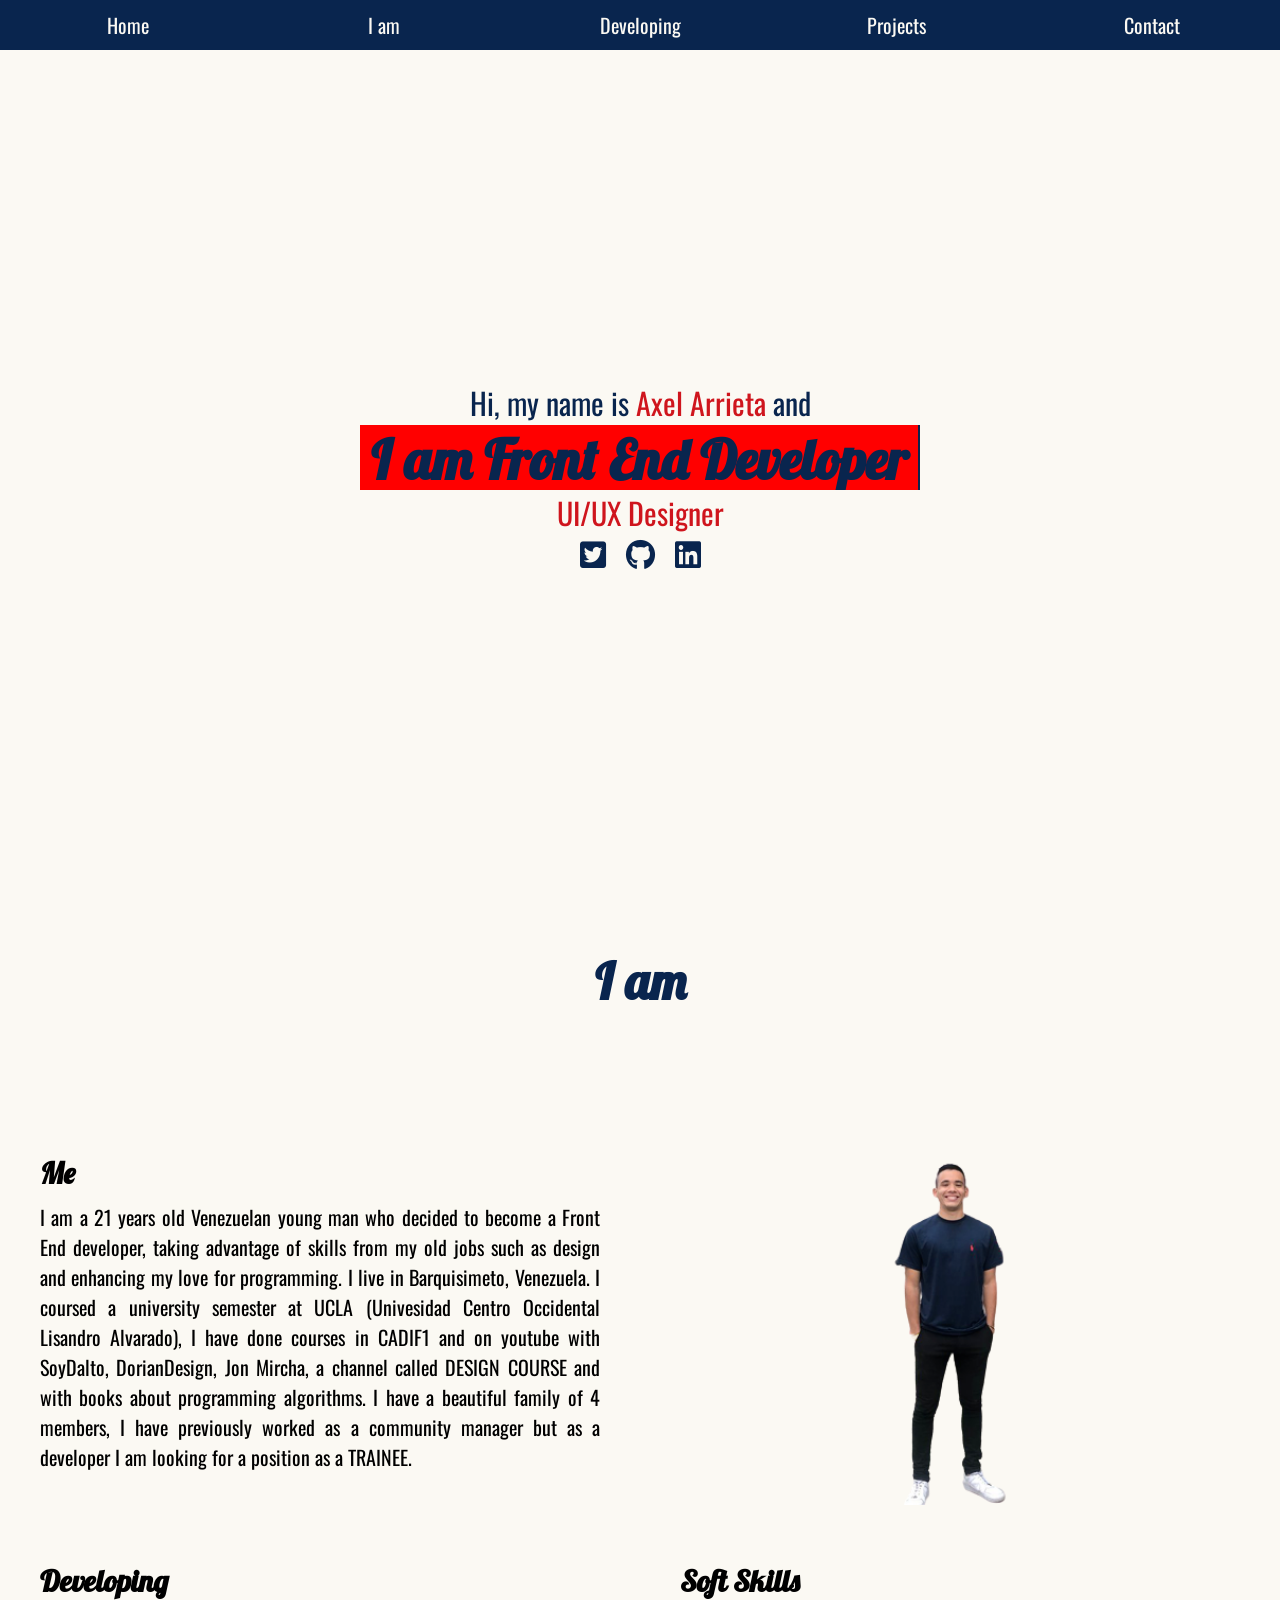
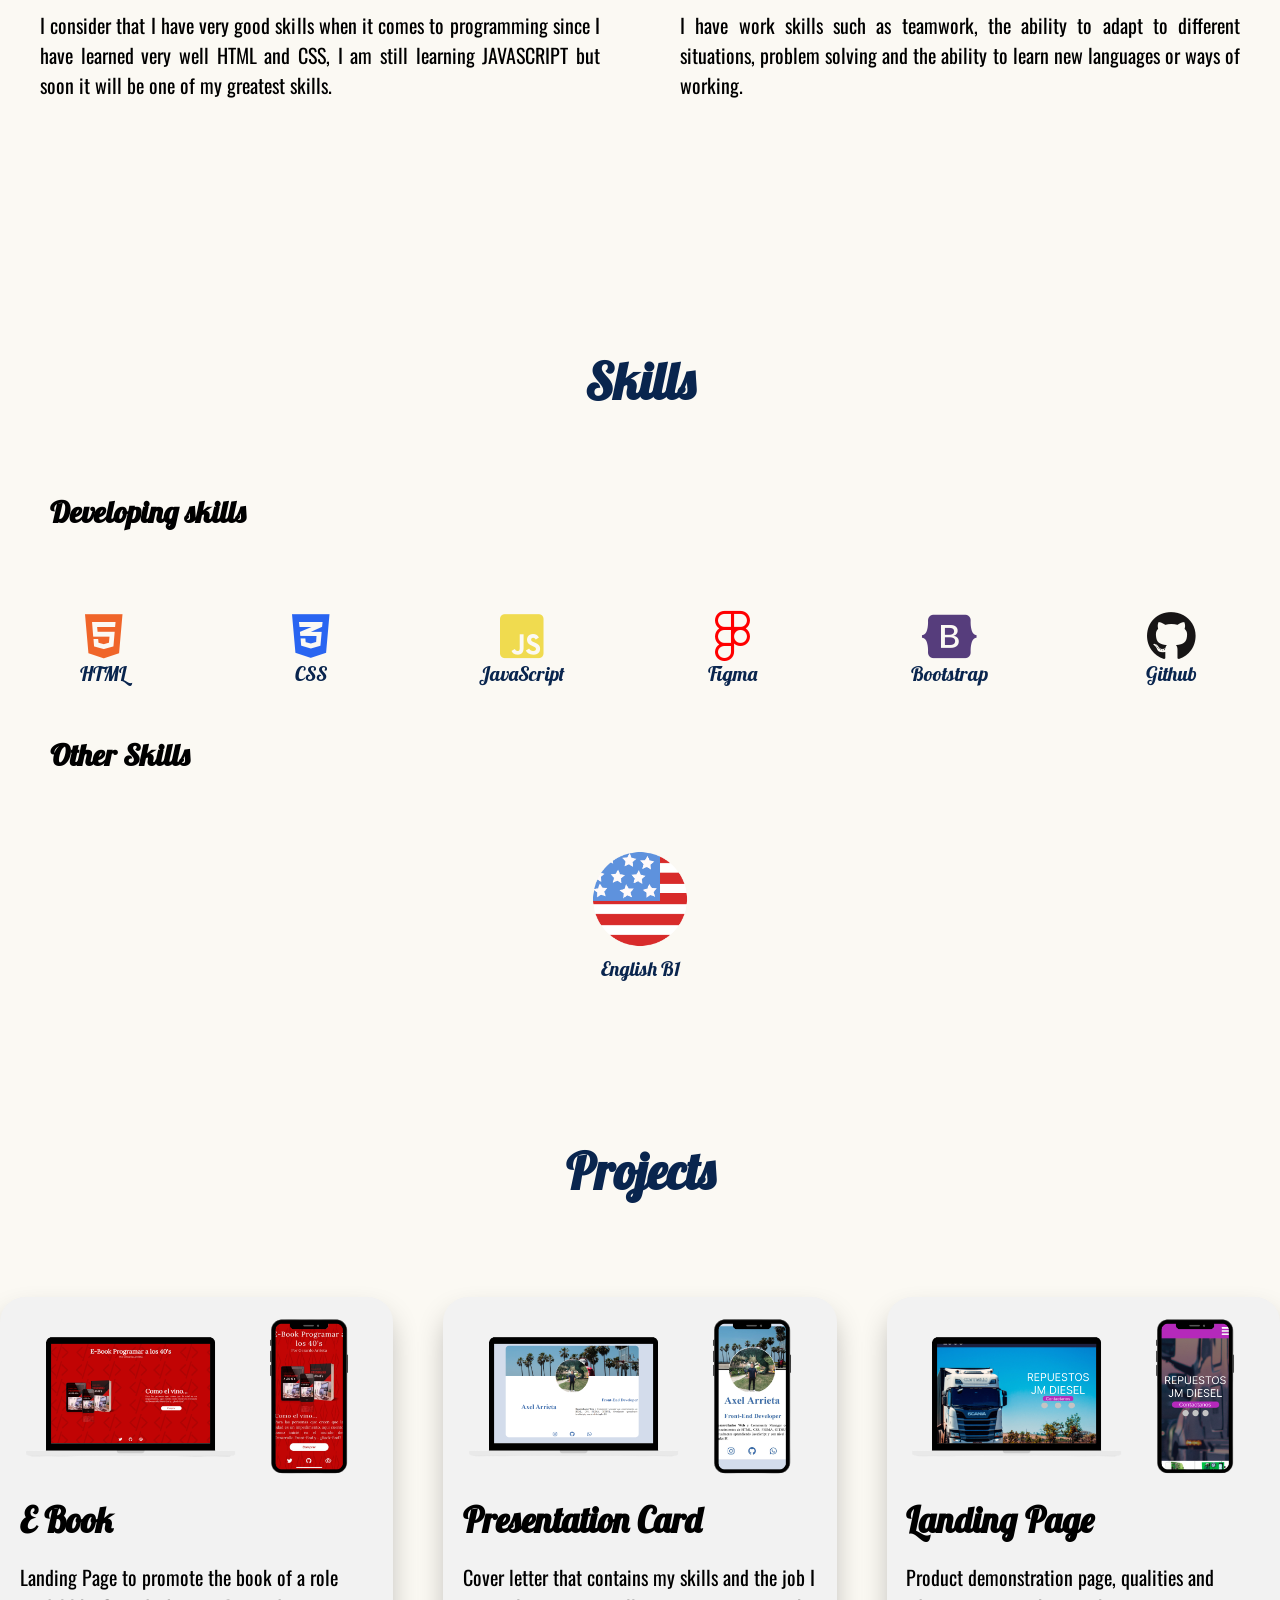
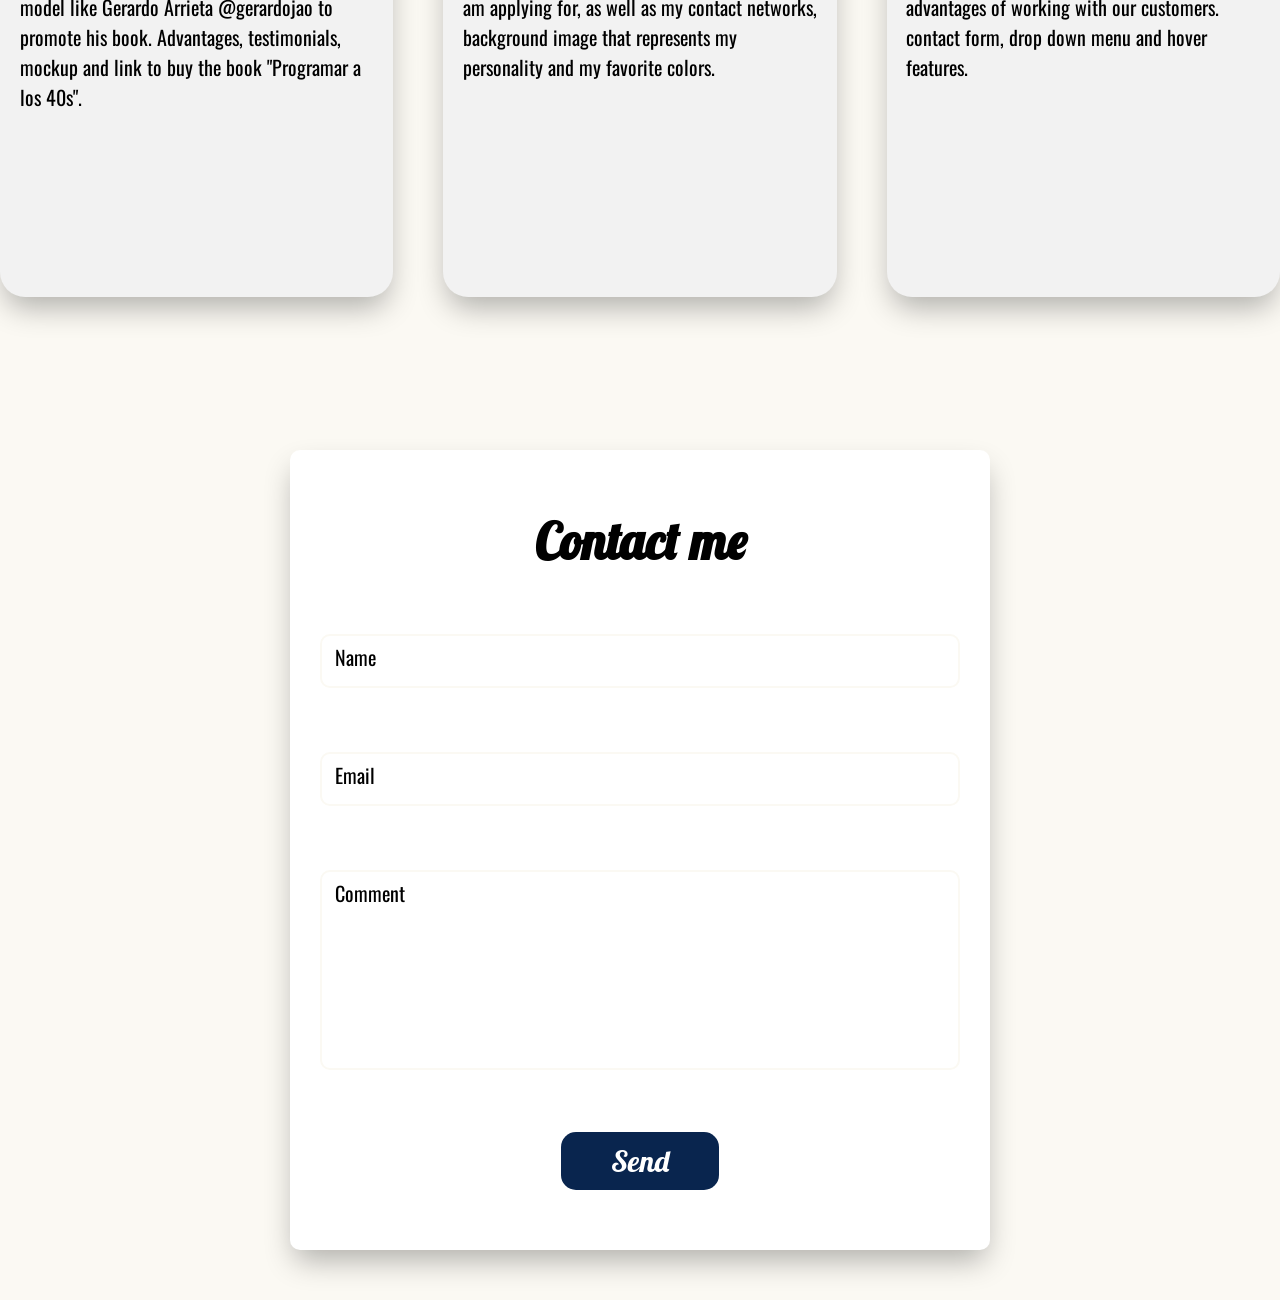
==== commit 47aaa468: "importacion de otra fuente" ====
--- a/index.html
+++ b/index.html
@@ -11,8 +11,7 @@
     <link rel="stylesheet" href="https://cdnjs.cloudflare.com/ajax/libs/font-awesome/6.0.0/css/all.min.css" integrity="sha512-9usAa10IRO0HhonpyAIVpjrylPvoDwiPUiKdWk5t3PyolY1cOd4DSE0Ga+ri4AuTroPR5aQvXU9xC6qOPnzFeg==" crossorigin="anonymous" referrerpolicy="no-referrer" />
     <link rel="preconnect" href="https://fonts.googleapis.com">
     <link rel="preconnect" href="https://fonts.gstatic.com" crossorigin>
-    <link href="https://fonts.googleapis.com/css2?family=Roboto&display=swap" rel="stylesheet">
-    <link href="http://fonts.cdnfonts.com/css/reklame-script" rel="stylesheet">
+    <link href="https://fonts.googleapis.com/css2?family=Lobster&display=swap" rel="stylesheet">
     <title>Portfolio</title>
 </head>
 <body>
@@ -226,7 +225,7 @@
     </section>
     
 
-
+<!-- ola k ase -->
 
     <section class="quintacapa capa" id="contact">
         
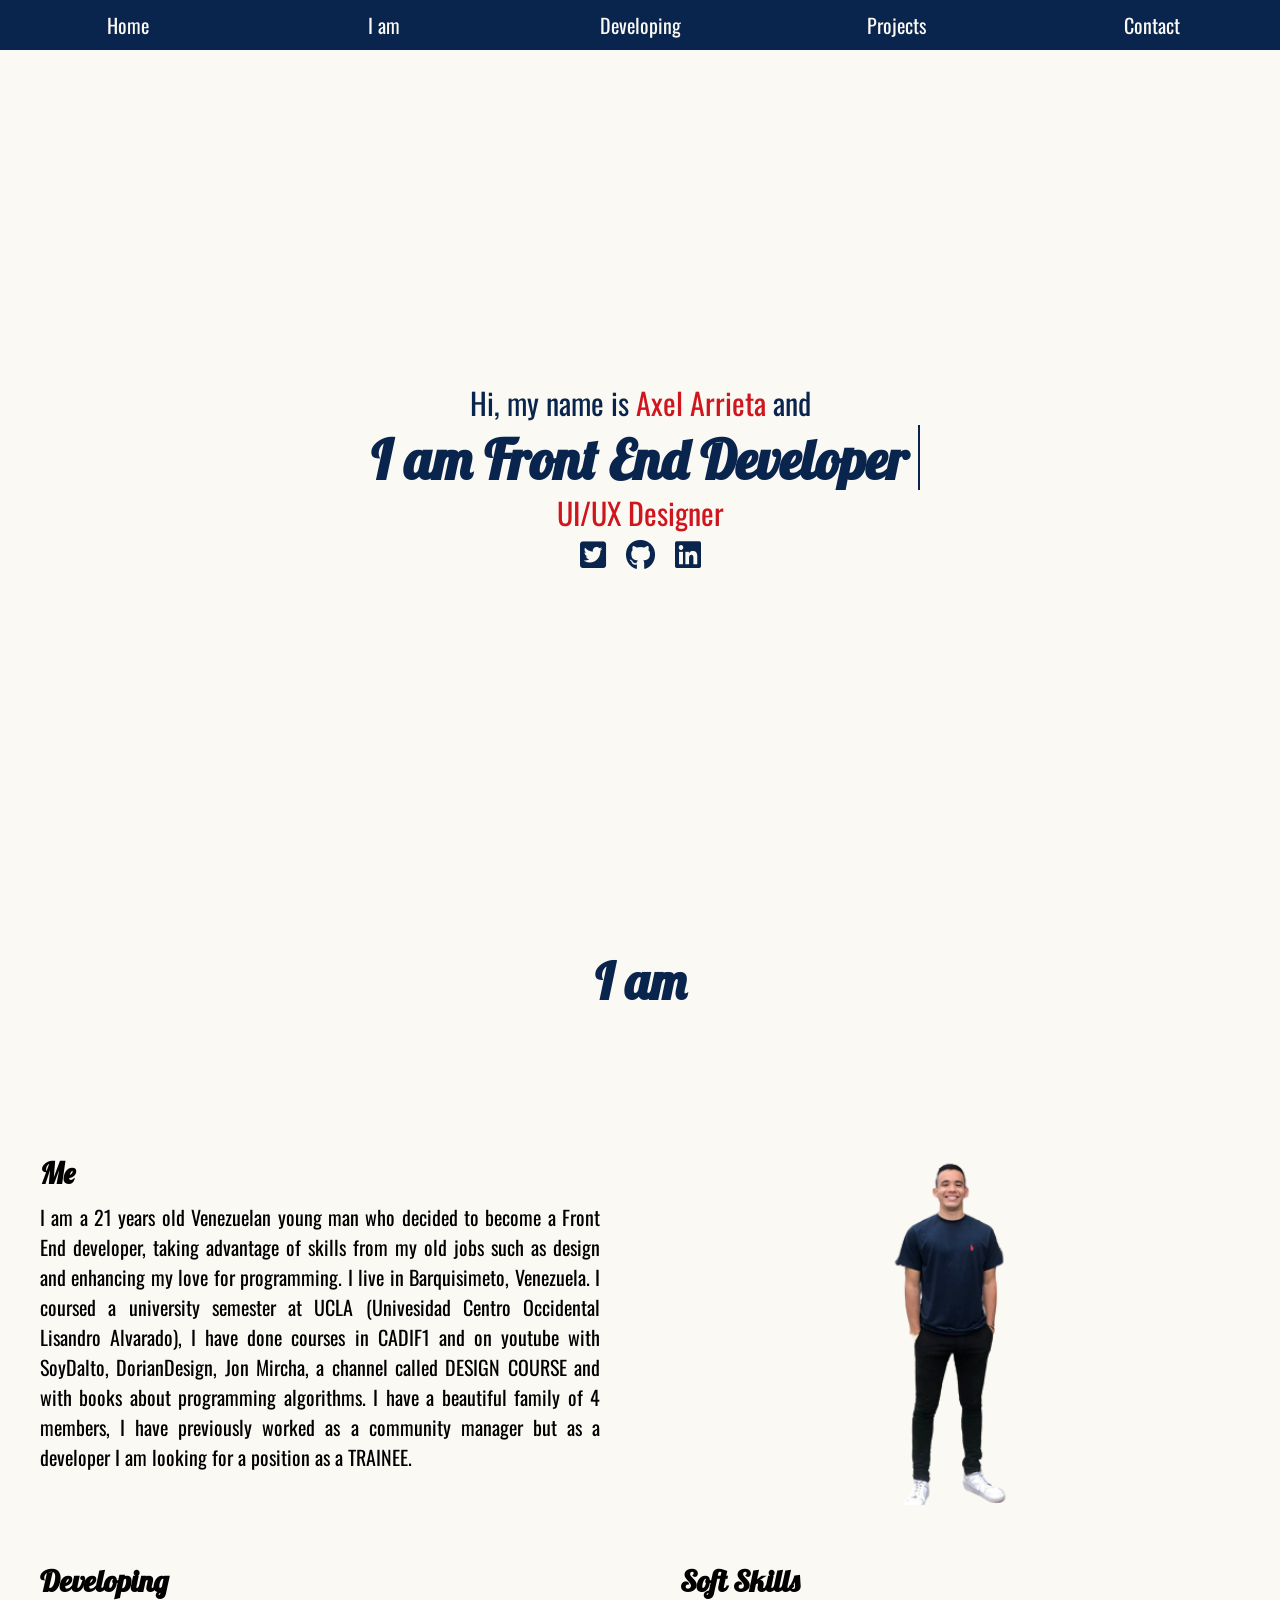
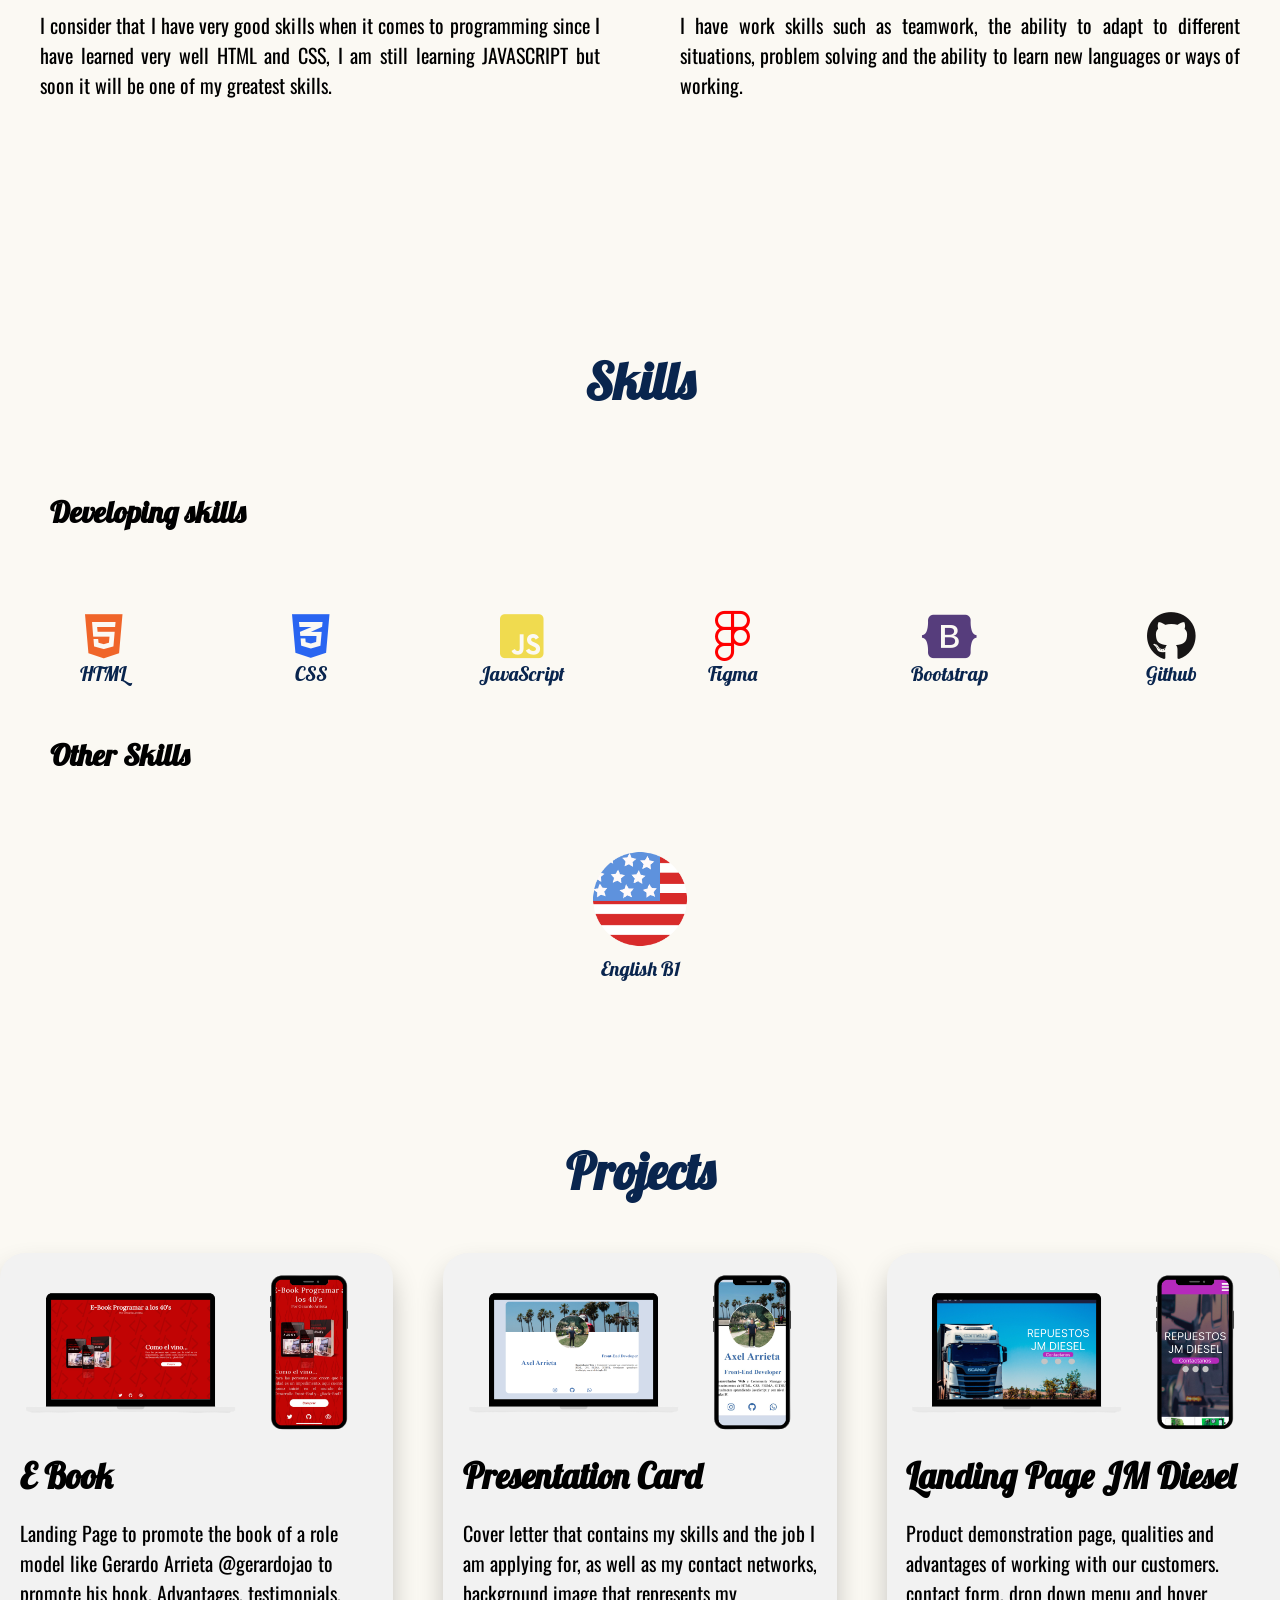
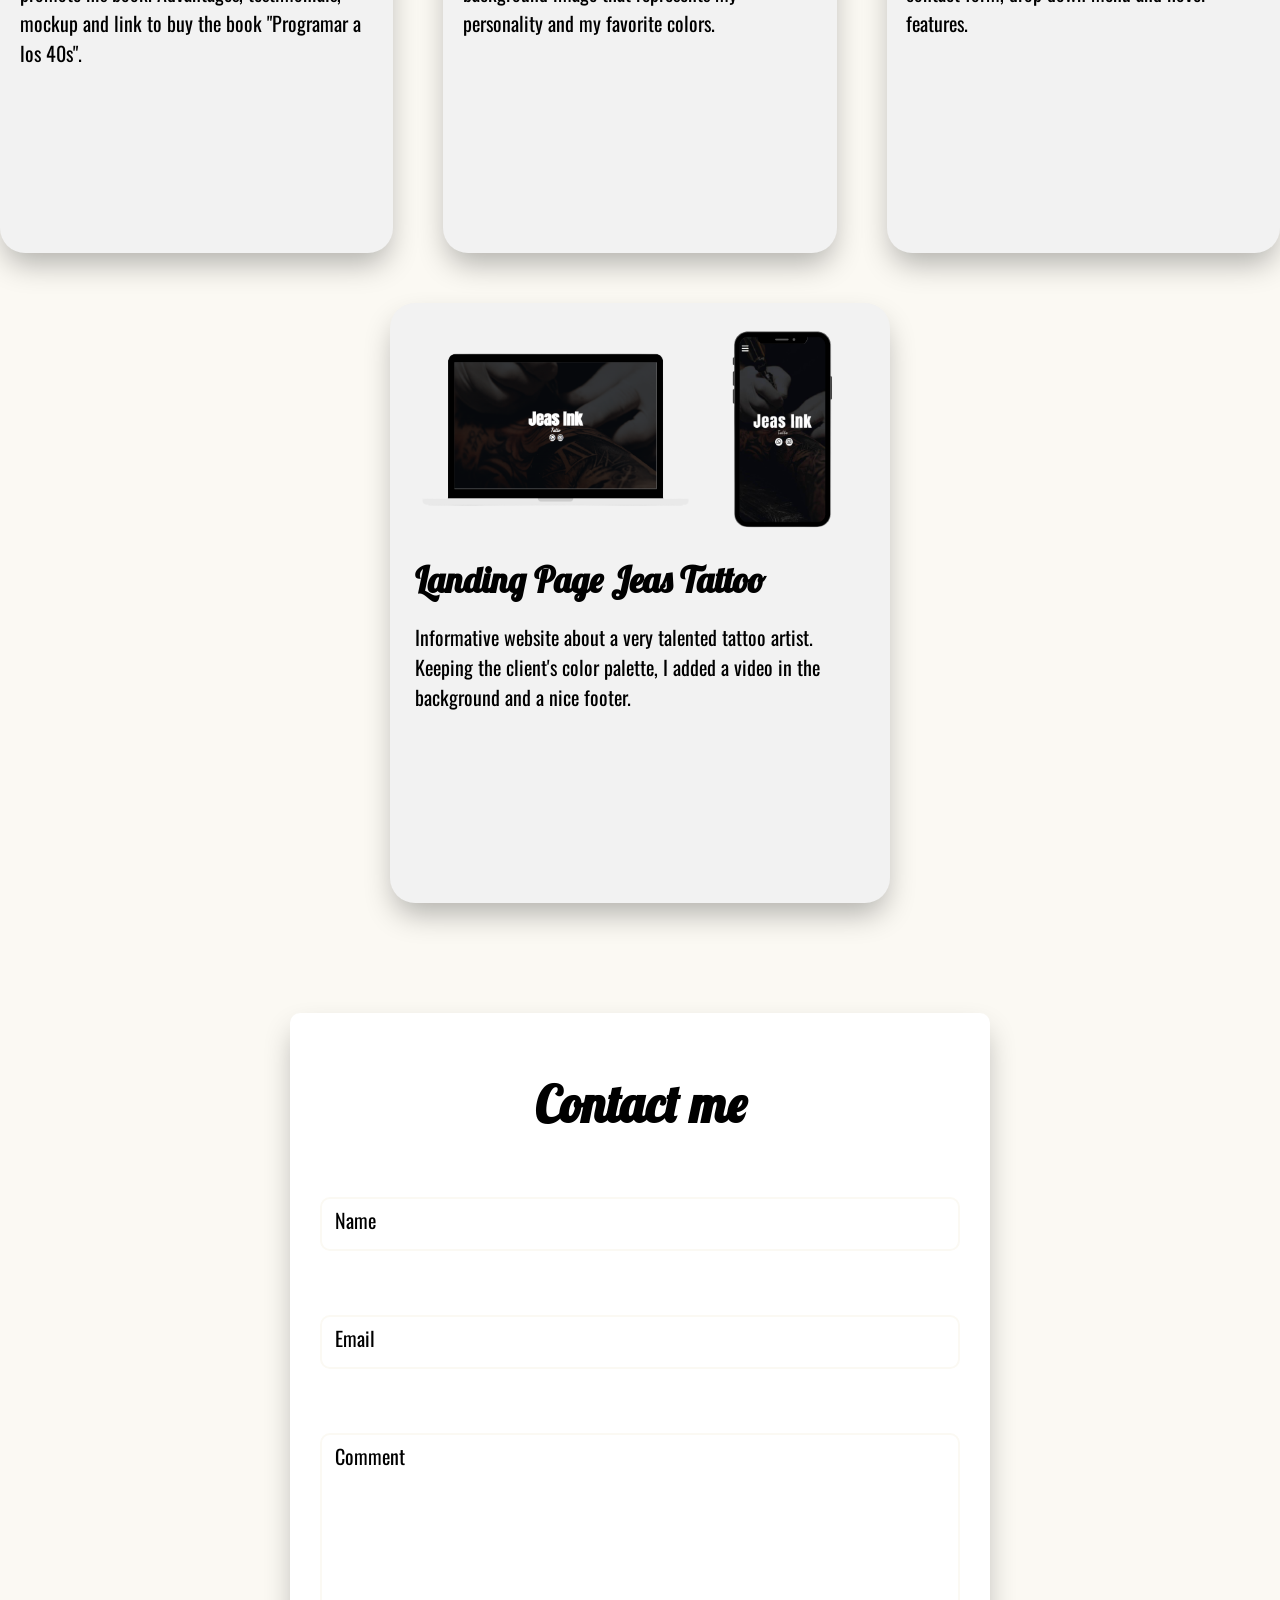
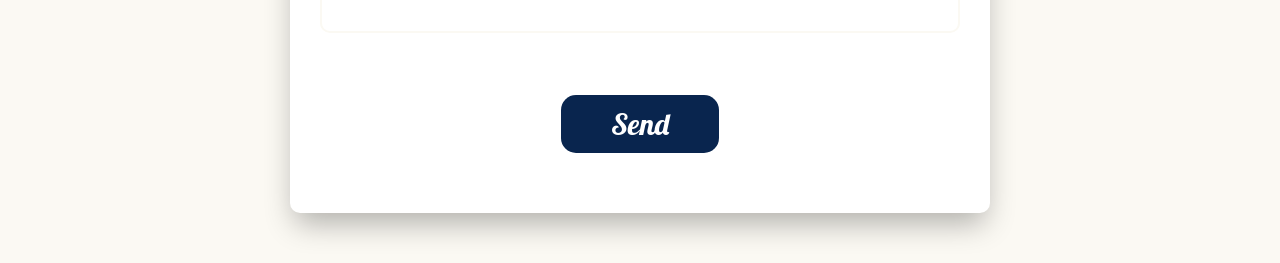
==== commit 9ecbb608: "añadimos proyecto" ====
--- a/index.html
+++ b/index.html
@@ -217,8 +217,21 @@
                     </figure>
     
                     <div class="project__text">
-                        <h2 class="project__title">Landing Page</h2>
+                        <h2 class="project__title">Landing Page JM Diesel</h2>
                         <p class="project__paragraph">Product demonstration page, qualities and advantages of working with our customers. contact form, drop down menu and hover features.</p>
+                    </div>
+                </div>
+            </article>
+
+            <article class="project__item">
+                <div class="project__content">
+                    <figure class="project__picture">
+                        <img src="mockup-jeas.png" alt="imagen de proyecto" class="project__img">
+                    </figure>
+    
+                    <div class="project__text">
+                        <h2 class="project__title">Landing Page Jeas Tattoo</h2>
+                        <p class="project__paragraph">Informative website about a very talented tattoo artist. Keeping the client's color palette, I added a video in the background and a nice footer.</p>
                     </div>
                 </div>
             </article>
